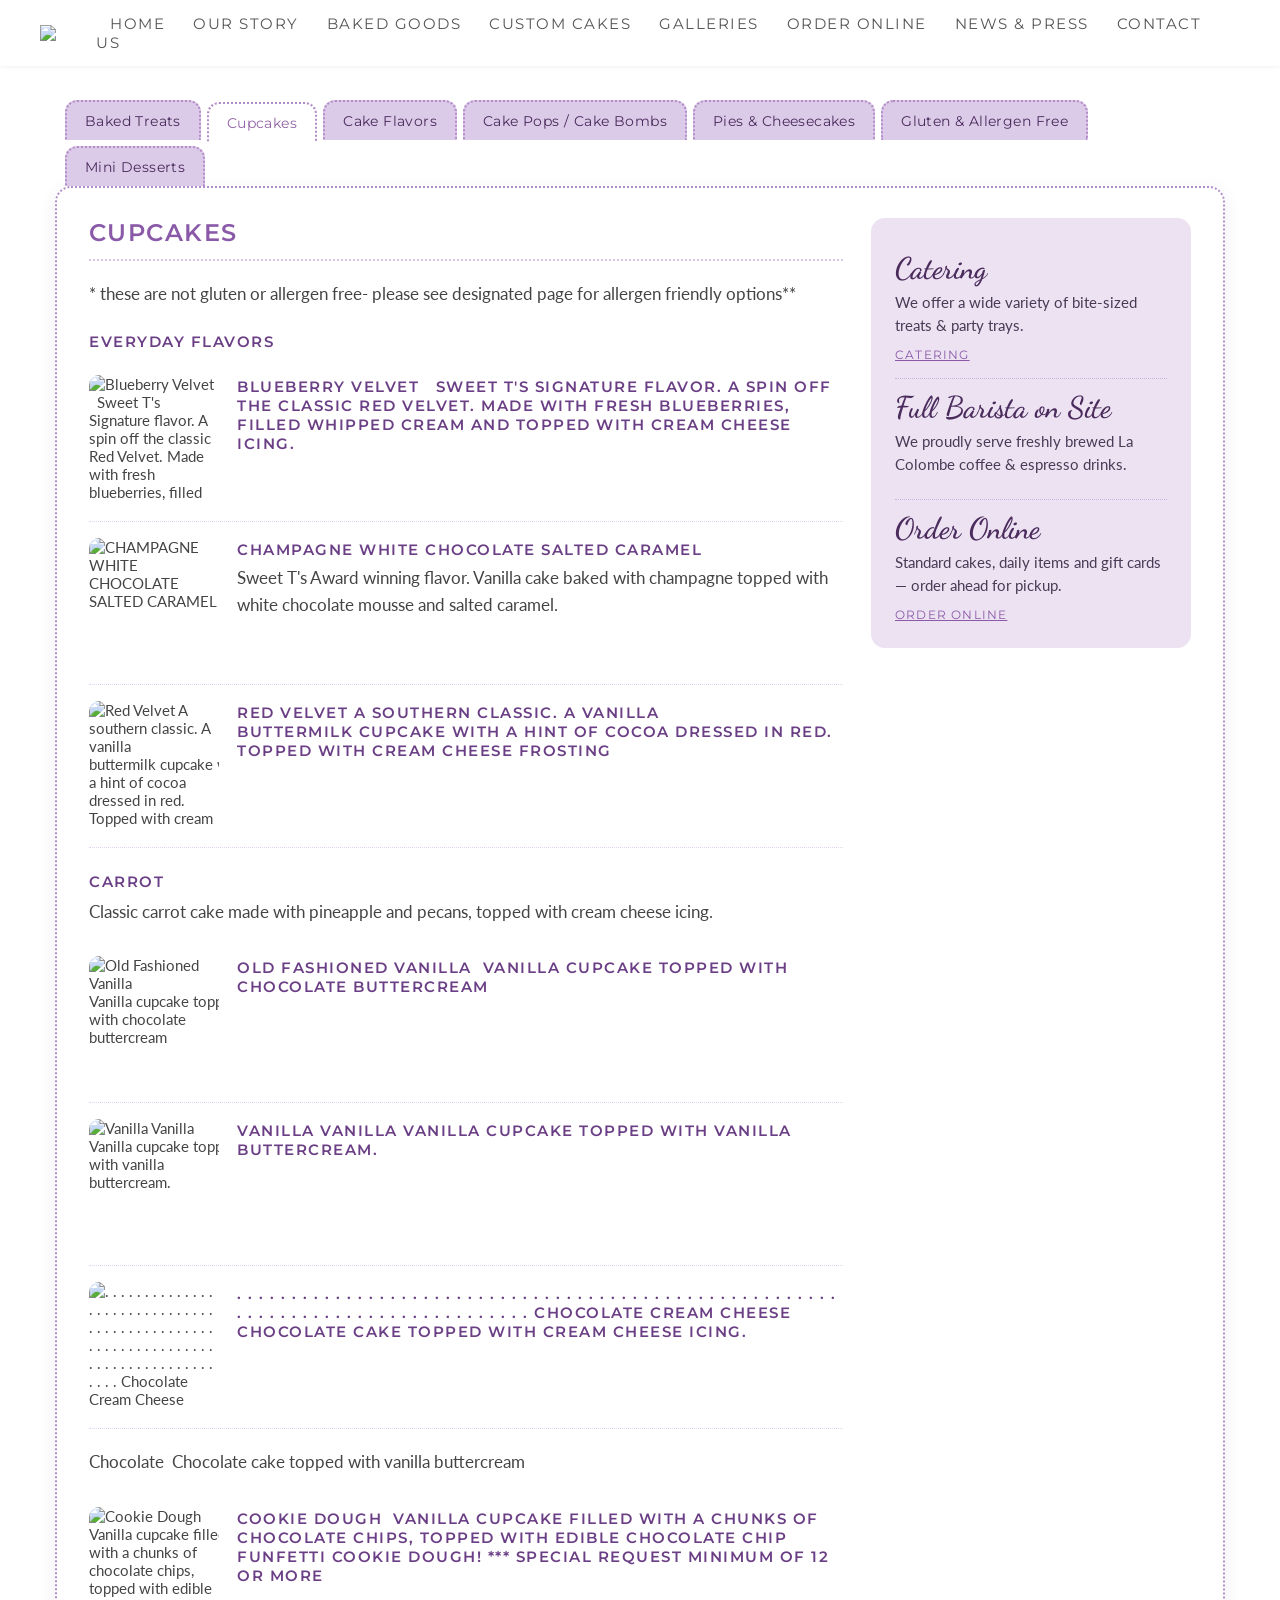
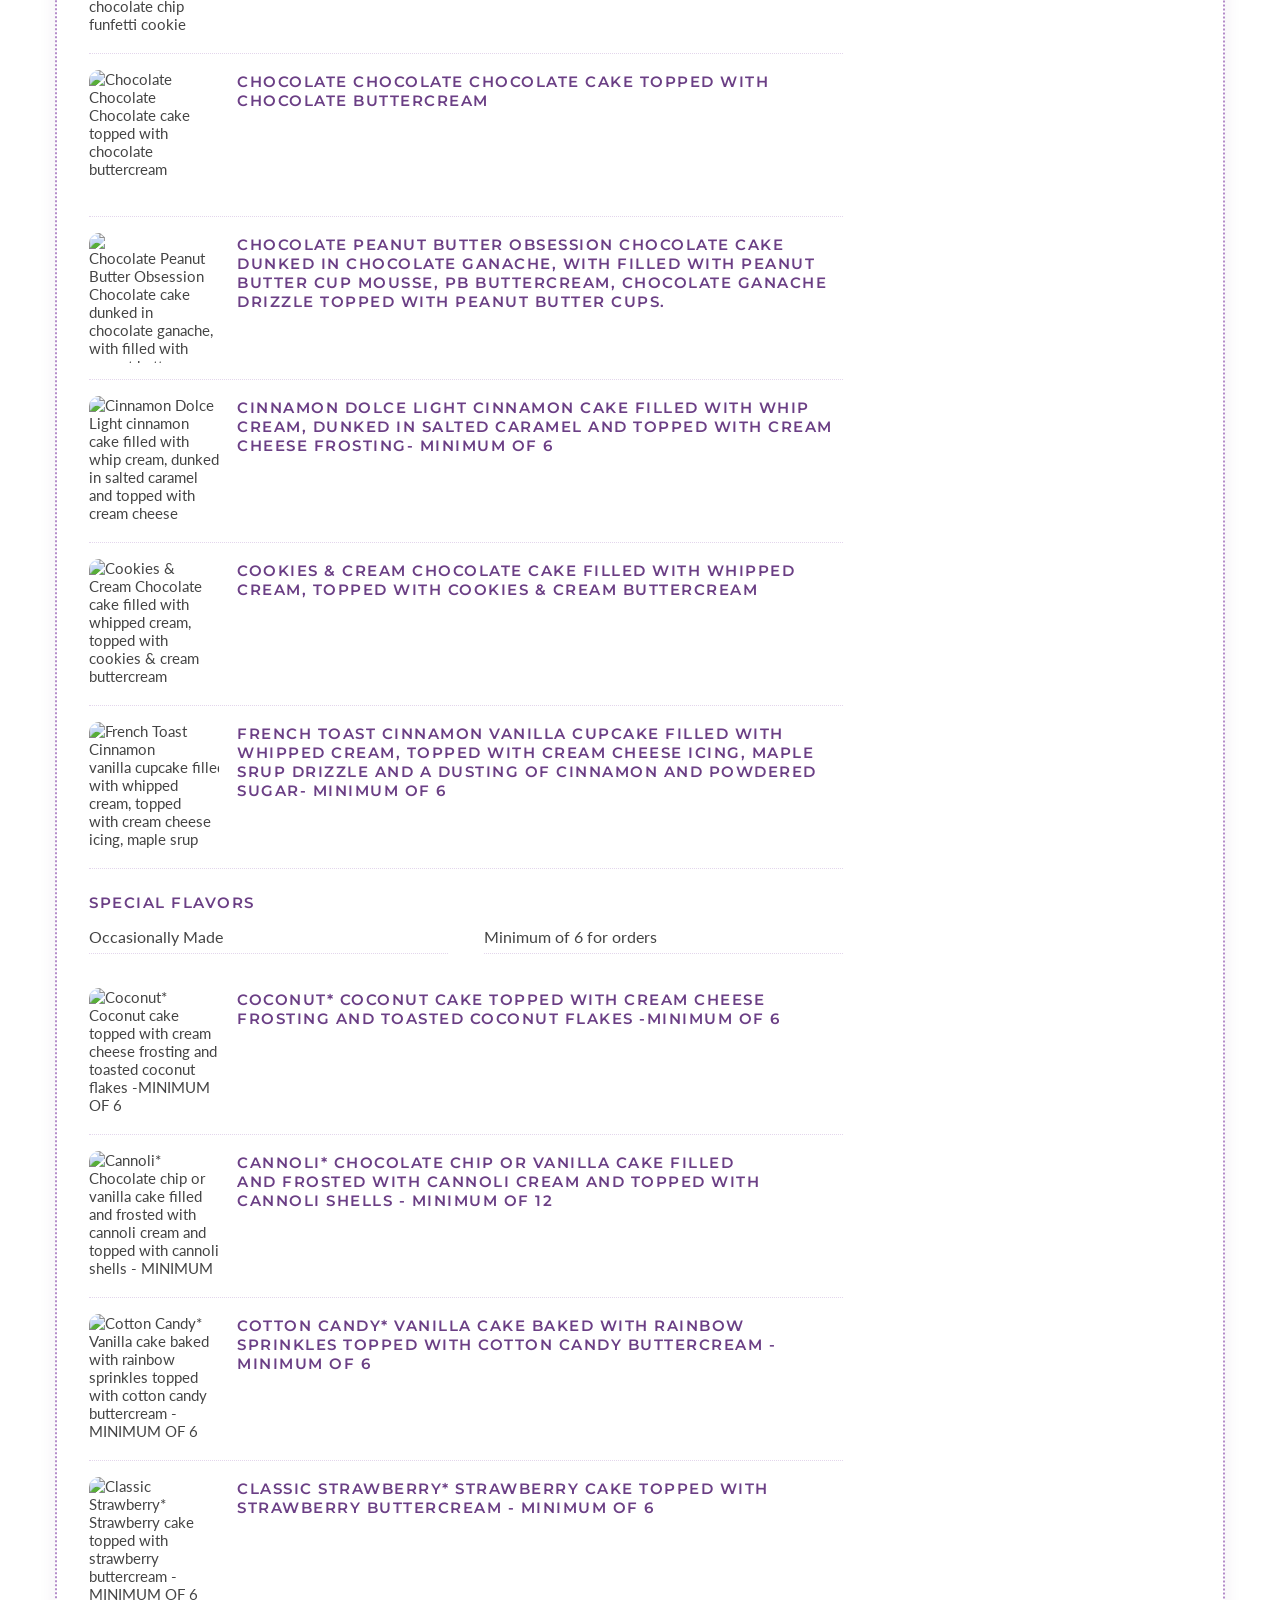
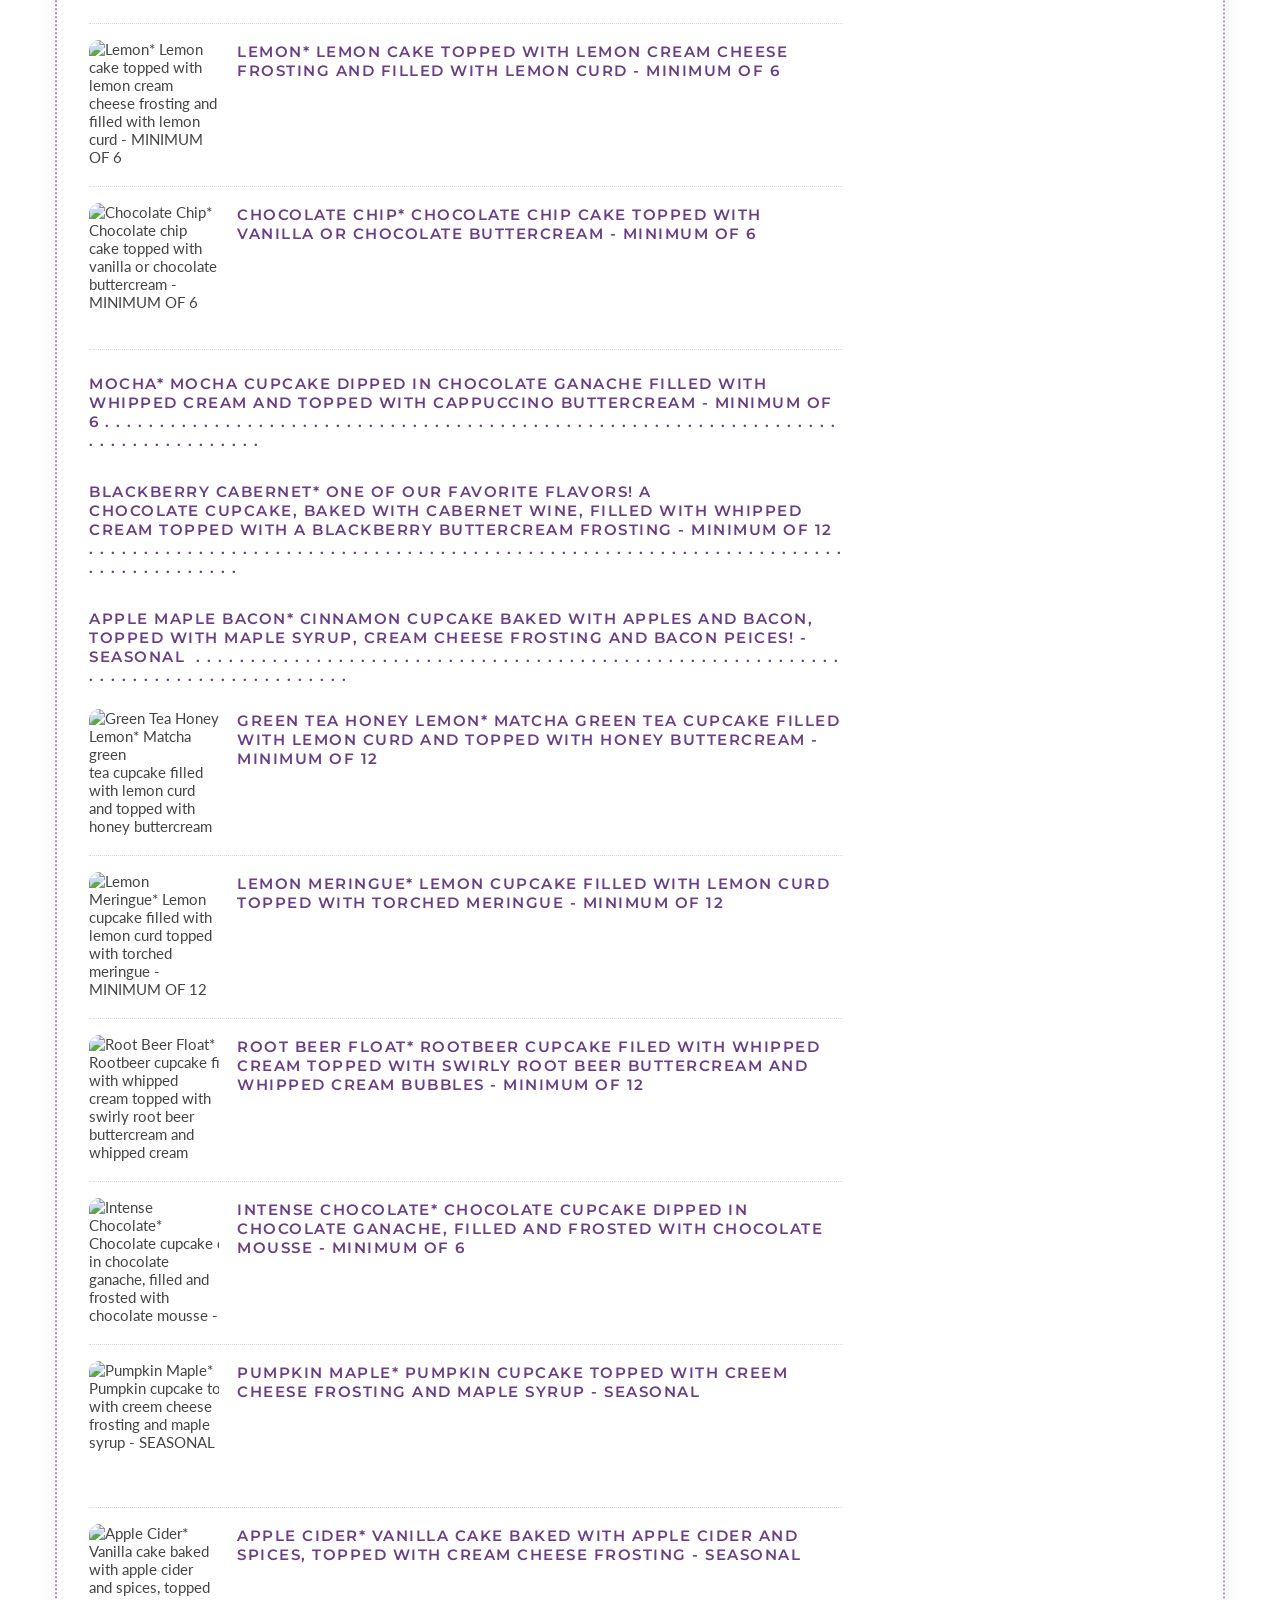
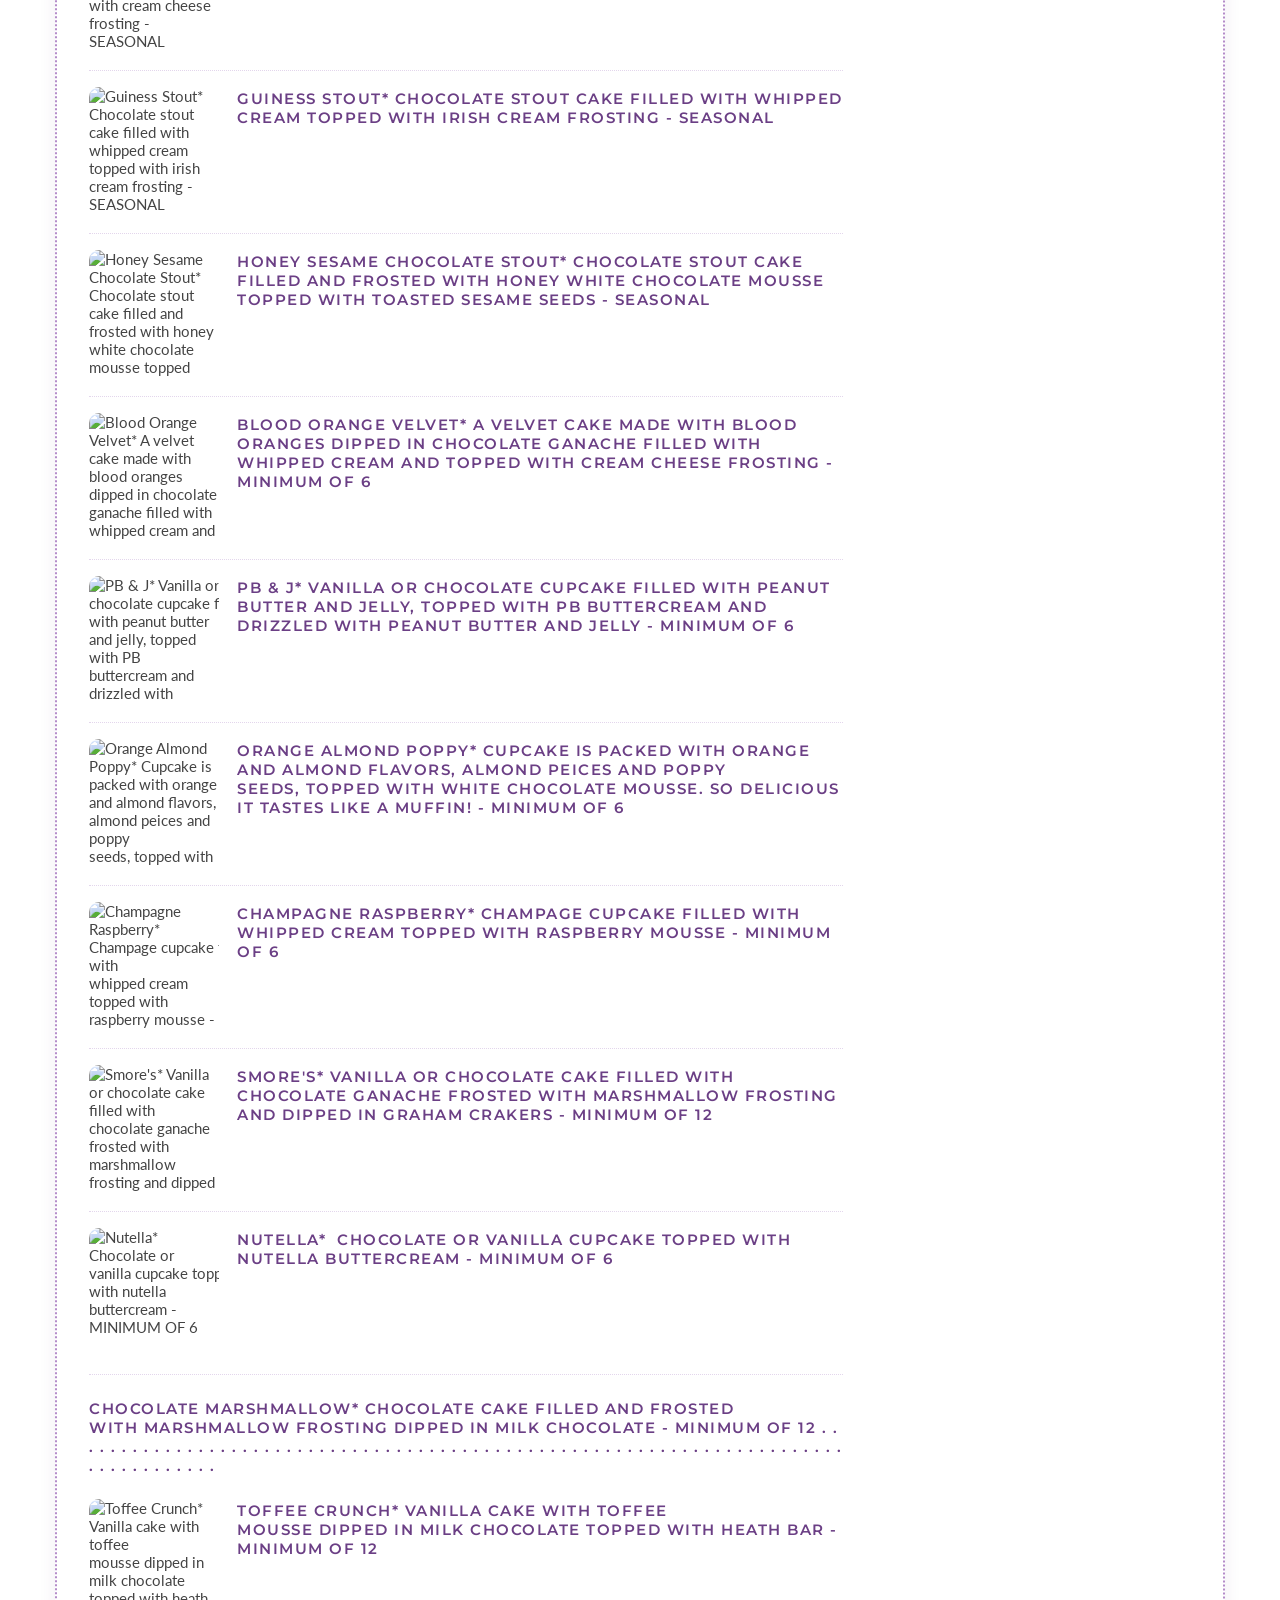
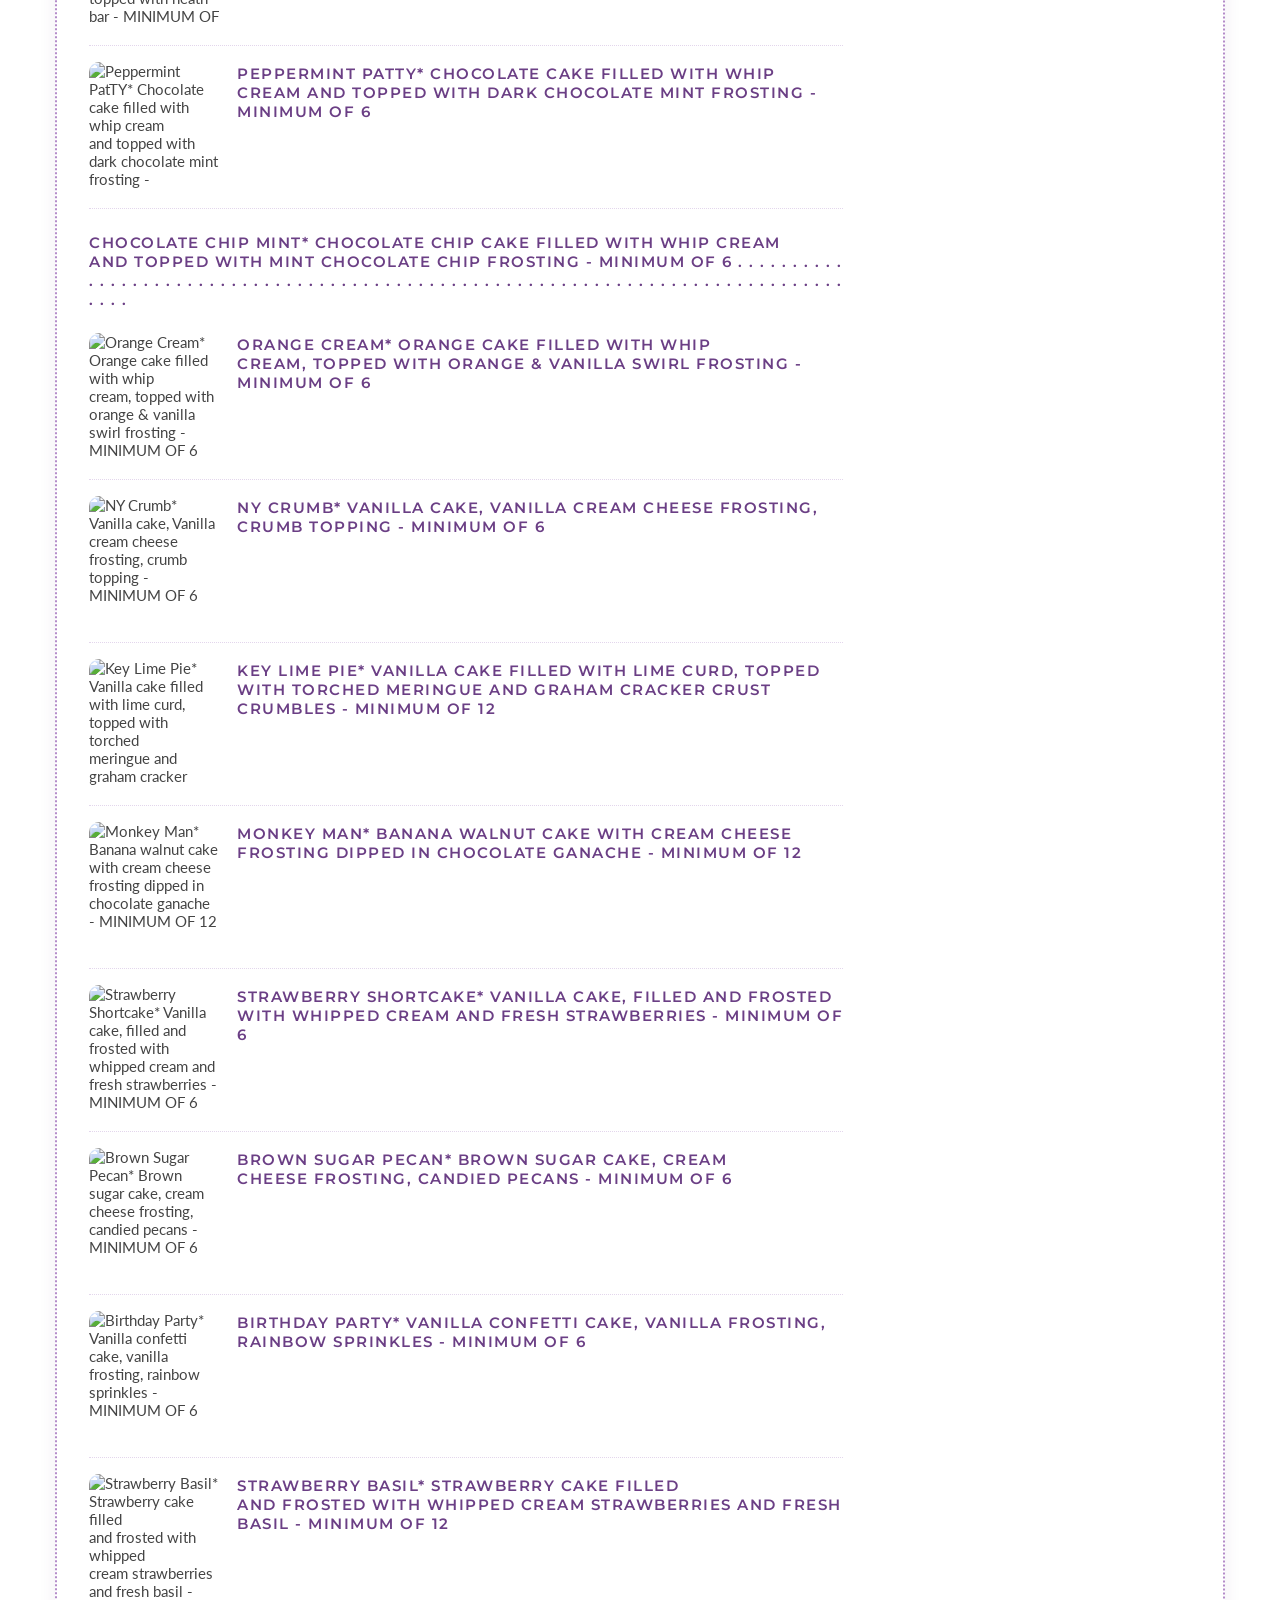
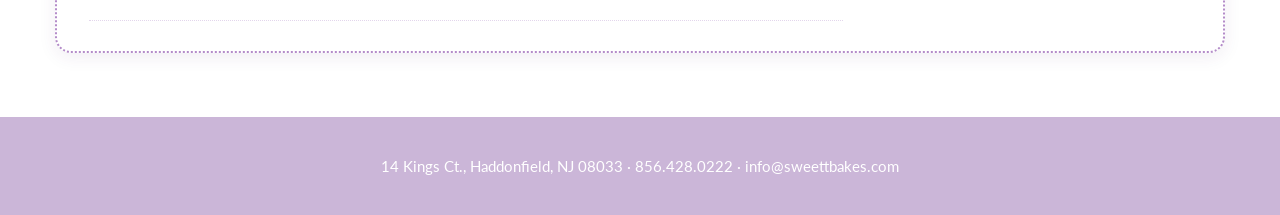
==== s/mock/cupcakes.html @ 6cf6d92f "temp: design mocks" ====
<!doctype html><html><head><meta charset="utf-8"><meta name="viewport" content="width=device-width,initial-scale=1"><meta name="robots" content="noindex"><link href="https://fonts.googleapis.com/css2?family=Montserrat:wght@600;700&family=Lato:wght@400;700&display=swap" rel="stylesheet"><style>body{margin:0;font-family:Lato,sans-serif;font-size:15px;color:#444}#header{background:#fff;padding:14px 0;box-shadow:0 1px 4px rgba(0,0,0,.06)}#header .container{max-width:1200px;margin:0 auto;display:flex;align-items:center;gap:40px;padding:0 15px}#header img{max-height:118px}#header a{font-family:Montserrat,sans-serif;font-size:15px;letter-spacing:.1em;text-transform:uppercase;color:#555;text-decoration:none;margin:0 14px}body.page #content{min-height:400px}#footer{background:#cbb6d8;padding:40px 0;margin-top:40px;color:#fff;text-align:center}
/* Sweet T's Bakeshop — homepage v2 (hero slideshow + cards + info strip). Customizer → Additional CSS. Brand purple #9362a6 / #6b3f85. */
.stb-hero{position:relative;min-height:460px;display:flex;align-items:center;justify-content:center;color:#fff;text-align:center;overflow:hidden;margin:0 0 36px}
.stb-slides{position:absolute;inset:0}
.stb-slides div{position:absolute;inset:0;background-size:cover;background-position:center;opacity:0;animation:stbfade 18s infinite}
.stb-slides div:nth-child(1){animation-name:stbfadefirst}
.stb-slides div:nth-child(2){animation-delay:6s}
.stb-slides div:nth-child(3){animation-delay:12s}
@keyframes stbfade{0%{opacity:0}6%{opacity:1}33%{opacity:1}40%{opacity:0}100%{opacity:0}}
@keyframes stbfadefirst{0%{opacity:1}33%{opacity:1}40%{opacity:0}94%{opacity:0}100%{opacity:1}}
.stb-hero::before{content:"";position:absolute;inset:0;background:linear-gradient(rgba(60,30,80,.35),rgba(60,30,80,.6));z-index:1}
.stb-hero-content{position:relative;z-index:2;max-width:780px;padding:48px 20px}
.stb-hero h1{font-family:Montserrat,sans-serif;font-size:40px;line-height:1.15;letter-spacing:.02em;margin:0 0 12px;color:#fff;text-transform:none}
.stb-hero p{font-size:18px;margin:0 0 22px;color:#fff}
.stb-hero a{display:inline-block;margin:6px;padding:13px 26px;border-radius:999px;font-family:Montserrat,sans-serif;font-weight:600;font-size:13px;letter-spacing:.08em;text-transform:uppercase;text-decoration:none}
.stb-hero a.primary{background:#9362a6;color:#fff}.stb-hero a.secondary{background:#fff;color:#6b3f85}
.stb-cards{display:grid;grid-template-columns:repeat(3,1fr);gap:24px;margin:0 15px 26px}
.stb-card{display:block;background:#fff;border-radius:14px;box-shadow:0 4px 18px rgba(80,40,100,.10);padding:0 0 22px;text-align:center;color:#444;text-decoration:none;overflow:hidden;transition:transform .15s}
a.stb-card:hover{transform:translateY(-3px)}
.stb-card img{display:block;width:200px;height:200px;object-fit:cover;border-radius:50%;margin:24px auto 0;box-shadow:0 2px 12px rgba(80,40,100,.14)}
.stb-card img.icon{width:auto;max-width:78%;height:auto;border-radius:0;object-fit:contain;box-shadow:none;margin:52px auto 30px}
.stb-card h3{font-family:Montserrat,sans-serif;font-size:17px;letter-spacing:.08em;text-transform:uppercase;color:#6b3f85;margin:16px 16px 6px}
.stb-card p{margin:0 18px 12px;font-size:15px;line-height:1.5;color:#555}
.stb-card .btn{display:inline-block;background:#9362a6;color:#fff;padding:9px 18px;border-radius:999px;font-family:Montserrat,sans-serif;font-weight:600;font-size:12px;letter-spacing:.08em;text-transform:uppercase}
.stb-info{background:#f6f1f9;border-radius:14px;padding:26px 30px;display:flex;gap:30px;justify-content:space-around;text-align:center;margin:0 15px 12px;flex-wrap:wrap}
.stb-info>div{min-width:220px}
.stb-info h4{font-family:Montserrat,sans-serif;font-size:13px;letter-spacing:.12em;text-transform:uppercase;color:#6b3f85;margin:0 0 8px}
.stb-info p{margin:0;font-size:16px;line-height:1.5;color:#444}.stb-info a{color:#6b3f85;text-decoration:none}
.stb-note{text-align:center;color:#666;font-size:14px;margin:0 15px 44px}.stb-note a{color:#6b3f85}
@media(max-width:900px){.stb-cards{grid-template-columns:1fr}.stb-hero{min-height:380px}.stb-hero h1{font-size:28px}}
/* v3: page background (old site's gingham) + kill theme section padding on the homepage */
.home #content{background:#f7f5f9 url(https://sweettsbakery.com/new/wp-content/uploads/stb/background.jpg) repeat center top !important}
.home .main-content > section.w-section, .home section.stb-row{padding-top:0 !important;padding-bottom:0 !important;margin-top:0 !important;margin-bottom:0 !important}
.home .main-content.header-space{padding-bottom:0}
.stb-hero{margin:0 0 40px}
.stb-cards{margin-bottom:30px}
.stb-info{background:rgba(255,255,255,.85)}
.stb-note{margin-bottom:56px}
/* v4: real gingham page background (theme paints white on .main-content), bigger header, bigger cards */
.home .main-content.full-width, .home .main-content{background:transparent !important}
.home #content{background:linear-gradient(rgba(255,255,255,.45),rgba(255,255,255,.45)),url(https://sweettsbakery.com/new/wp-content/uploads/2017/12/sweetTs-Bakery-back-final.jpg) center top / 520px repeat !important}
#header .header-wrapper{padding:14px 0 !important}
#header img.dark-logo, #header img.light-logo, #header .logo img{max-height:118px !important;height:auto !important;width:auto !important}
#header nav#top-nav ul.top-menu > li > a{font-size:15px !important;letter-spacing:.1em !important;padding:0 16px !important}
.stb-hero{min-height:520px}
.stb-hero h1{font-size:48px}
.stb-hero p{font-size:20px}
.stb-cards{gap:28px}
.stb-card img{width:240px;height:240px}
.stb-card h3{font-size:20px;margin-top:20px}
.stb-card p{font-size:16.5px;margin:0 22px 14px}
.stb-card .btn{font-size:13px;padding:11px 22px}
.stb-info p{font-size:17px}
@media(max-width:900px){.stb-hero h1{font-size:30px}.stb-card img{width:200px;height:200px}}
/* v5: contact page */
.page-id-60 .main-content{background:transparent !important}
.page-id-60 #content{background:linear-gradient(rgba(255,255,255,.45),rgba(255,255,255,.45)),url(https://sweettsbakery.com/new/wp-content/uploads/2017/12/sweetTs-Bakery-back-final.jpg) center top / 520px repeat !important}
.stb-contact{display:grid;grid-template-columns:1fr 1.2fr;gap:30px;margin:40px 15px 60px;align-items:stretch}
.stb-contact-info{background:rgba(255,255,255,.92);border-radius:14px;padding:34px 36px;box-shadow:0 4px 18px rgba(80,40,100,.10)}
.stb-contact-info h1{font-family:Montserrat,sans-serif;font-size:28px;color:#6b3f85;margin:0 0 8px;text-transform:none}
.stb-contact-info .lead{font-size:17px;color:#555;margin:0 0 22px}
.stb-contact-info h4{font-family:Montserrat,sans-serif;font-size:13px;letter-spacing:.12em;text-transform:uppercase;color:#6b3f85;margin:18px 0 4px}
.stb-contact-info p{margin:0;font-size:17px;line-height:1.55;color:#444}.stb-contact-info a{color:#6b3f85;text-decoration:none}
.stb-contact-info .btn{display:inline-block;background:#9362a6;color:#fff !important;padding:12px 24px;border-radius:999px;font-family:Montserrat,sans-serif;font-weight:600;font-size:13px;letter-spacing:.08em;text-transform:uppercase;margin:24px 8px 0 0}
.stb-contact-info .btn.secondary{background:#fff;color:#6b3f85 !important;border:2px solid #9362a6;padding:10px 22px}
.stb-contact-map{border-radius:14px;overflow:hidden;box-shadow:0 4px 18px rgba(80,40,100,.10);min-height:460px}
.stb-contact-map iframe{width:100%;height:100%;min-height:460px;border:0;display:block}
@media(max-width:900px){.stb-contact{grid-template-columns:1fr}}
/* v6: don't let the sticky header shrink the logo to a speck */
#header img.dark-logo, #header img.light-logo{min-height:72px !important;transition:max-height .2s}
/* v7: site-wide page system rebuilt from the 2014 design (gingham, dotted panels, pill tabs, sidebars) */
body.page #content, body.single #content{background:linear-gradient(rgba(255,255,255,.45),rgba(255,255,255,.45)),url(https://sweettsbakery.com/new/wp-content/uploads/2017/12/sweetTs-Bakery-back-final.jpg) center top / 520px repeat !important}
body.page .main-content, body.single .main-content{background:transparent !important}
.stb-wrap{max-width:1170px;margin:34px auto 64px;padding:0 15px}
.stb-tabs{display:flex;flex-wrap:wrap;gap:6px;margin:0 0 0 10px;position:relative;z-index:2}
.stb-tabs a{background:#dccbe8;color:#4a2b5c;padding:11px 18px;border-radius:12px 12px 0 0;font-family:Montserrat,sans-serif;font-size:13.5px;letter-spacing:.03em;text-decoration:none;border:2px dotted #b48cc9;border-bottom:0}
.stb-tabs a.active{background:#fff;color:#9362a6;position:relative;top:2px}
.stb-panel{background:#fff;border:2px dotted #b48cc9;border-radius:16px;padding:30px 32px;box-shadow:0 4px 18px rgba(80,40,100,.08)}
.stb-cols{display:grid;grid-template-columns:minmax(0,1fr) 320px;gap:28px;align-items:start}
.stb-main h1{font-family:Montserrat,sans-serif;font-size:24px;color:#8a5aa8;letter-spacing:.06em;text-transform:uppercase;border-bottom:2px dotted #d9c8e6;padding:0 0 12px;margin:0 0 20px;font-weight:600}
.stb-main img.lead{width:100%;height:auto;border-radius:10px;margin:0 0 20px;display:block}
.stb-main p{font-size:16.5px;line-height:1.65;color:#444;margin:0 0 14px}
.stb-main h3{font-family:Montserrat,sans-serif;font-size:15px;letter-spacing:.1em;text-transform:uppercase;color:#6b3f85;margin:24px 0 8px;font-weight:600}
.stb-main ul.flavors{columns:2;column-gap:36px;list-style:none;padding:0;margin:0 0 18px}
.stb-main ul.flavors li{padding:7px 0;border-bottom:1px dotted #e3d6ec;break-inside:avoid;font-size:16px;color:#444}
.stb-flavor{display:grid;grid-template-columns:130px minmax(0,1fr);gap:18px;align-items:start;padding:16px 0;border-bottom:1px dotted #e3d6ec}
.stb-flavor img{width:130px;height:130px;object-fit:cover;border-radius:10px}
.stb-flavor h3{margin:2px 0 6px}
.stb-grid{display:grid;grid-template-columns:repeat(3,1fr);gap:20px}
.stb-grid a{display:block;text-align:center;text-decoration:none}
.stb-grid img{width:100%;aspect-ratio:1/1;object-fit:cover;border-radius:10px;display:block}
.stb-grid span{display:block;margin-top:10px;font-family:Montserrat,sans-serif;font-size:13px;letter-spacing:.1em;text-transform:uppercase;color:#8a5aa8;border-top:2px dotted #d9c8e6;border-bottom:2px dotted #d9c8e6;padding:9px 0}
.stb-gallery{display:grid;grid-template-columns:repeat(5,1fr);gap:10px}
.stb-gallery a{display:block}.stb-gallery img{width:100%;aspect-ratio:1/1;object-fit:cover;border-radius:8px;display:block;background:#f3edf7}
.stb-side{background:#ece2f2;border-radius:14px;padding:22px 24px 10px}
.stb-side .item{padding:12px 0 16px;border-bottom:1px dotted #c9b3d8}.stb-side .item:last-child{border-bottom:0}
.stb-side h4{font-family:"Dancing Script","Snell Roundhand","Brush Script MT",cursive;font-size:30px;line-height:1.1;color:#4a2b5c;margin:0 0 6px;font-weight:600;text-transform:none;letter-spacing:0}
.stb-side p{font-size:15px;line-height:1.5;margin:0 0 8px;color:#4a3a55}
.stb-side a.link{font-family:Montserrat,sans-serif;font-size:12px;letter-spacing:.1em;text-transform:uppercase;color:#8a5aa8;text-decoration:underline}
.stb-more{display:inline-block;margin-top:10px;font-family:Montserrat,sans-serif;font-size:13px;letter-spacing:.08em;text-transform:uppercase;color:#8a5aa8;text-decoration:underline}
.stb-price table{width:100%;border-collapse:collapse;margin:8px 0 22px;font-size:16px}
.stb-price td,.stb-price th{padding:9px 10px;border-bottom:1px dotted #e3d6ec;text-align:left}.stb-price th{font-family:Montserrat,sans-serif;font-size:12px;letter-spacing:.1em;text-transform:uppercase;color:#6b3f85}
.stb-price td:last-child{text-align:right;font-weight:700;color:#6b3f85}
.stb-press .item{padding:18px 0;border-bottom:1px dotted #e3d6ec}.stb-press .item img{max-width:320px;height:auto;border-radius:10px;margin:8px 0}
.stb-press .src{font-family:Montserrat,sans-serif;font-size:12px;letter-spacing:.12em;text-transform:uppercase;color:#8a5aa8}
.stb-cta{display:inline-block;background:#9362a6;color:#fff !important;padding:12px 24px;border-radius:999px;font-family:Montserrat,sans-serif;font-weight:600;font-size:13px;letter-spacing:.08em;text-transform:uppercase;text-decoration:none !important;margin:6px 8px 6px 0}
.wpcf7 label{display:block;font-family:Montserrat,sans-serif;font-size:12px;letter-spacing:.08em;text-transform:uppercase;color:#6b3f85;margin:14px 0 4px}
.wpcf7 input[type=text],.wpcf7 input[type=email],.wpcf7 input[type=tel],.wpcf7 input[type=date],.wpcf7 input[type=number],.wpcf7 textarea,.wpcf7 select{width:100%;border:1px solid #d9c8e6;border-radius:10px;padding:10px 12px;font-size:15px}
.wpcf7 .wpcf7-submit{background:#9362a6;color:#fff;border:0;border-radius:999px;padding:13px 28px;font-family:Montserrat,sans-serif;font-weight:600;letter-spacing:.08em;text-transform:uppercase;margin-top:16px;cursor:pointer}
@media(max-width:900px){.stb-cols{grid-template-columns:1fr}.stb-grid{grid-template-columns:repeat(2,1fr)}.stb-gallery{grid-template-columns:repeat(2,1fr)}.stb-main ul.flavors{columns:1}.stb-panel{padding:22px 18px}.stb-tabs a{padding:9px 12px;font-size:12.5px}}
</style><link href="https://fonts.googleapis.com/css2?family=Dancing+Script:wght@600&display=swap" rel="stylesheet"></head><body class="page"><div id="header"><div class="container"><img src="https://sweettsbakeshop.mobi/wp-content/uploads/2016/05/logo2.png"><nav><a>Home</a><a>Our Story</a><a>Baked Goods</a><a>Custom Cakes</a><a>Galleries</a><a>Order Online</a><a>News &amp; Press</a><a>Contact Us</a></nav></div></div><div id="content"><div class="main-content"><div class="stb-wrap"><nav class="stb-tabs"><a href="https://sweettsbakery.com/new/baked-goods/baked-treats/">Baked Treats</a><a href="https://sweettsbakery.com/new/baked-goods/cupcakes/" class="active">Cupcakes</a><a href="https://sweettsbakery.com/new/baked-goods/cake-flavors/">Cake Flavors</a><a href="https://sweettsbakery.com/new/baked-goods/cake-pops-cake-bombs/">Cake Pops / Cake Bombs</a><a href="https://sweettsbakery.com/new/baked-goods/pies-and-cheesecakes/">Pies &amp; Cheesecakes</a><a href="https://sweettsbakery.com/new/baked-goods/gluten-and-allergen-free/">Gluten &amp; Allergen Free</a><a href="https://sweettsbakery.com/new/baked-goods/mini-desserts/">Mini Desserts</a></nav><div class="stb-panel"><div class="stb-cols"><div class="stb-main"><h1>Cupcakes</h1><p>* these are not gluten or allergen free- please see designated page for allergen friendly options**</p><h3>EVERYDAY FLAVORS</h3><div class="stb-flavor"><img src="https://www.sweettsbakery.com/assets/uploads/images/Blueberry%20Velvet%281%29.jpg" alt="Blueberry Velvet   Sweet T&#x27;s Signature flavor. A spin off the classic Red Velvet. Made with fresh blueberries, filled whipped cream and topped with cream cheese icing." loading="lazy"><div><h3>Blueberry Velvet   Sweet T&#x27;s Signature flavor. A spin off the classic Red Velvet. Made with fresh blueberries, filled whipped cream and topped with cream cheese icing.</h3><p></p></div></div><div class="stb-flavor"><img src="https://www.sweettsbakery.com/assets/uploads/images/Champagne%20White%20Choc.%281%29.jpg" alt="CHAMPAGNE WHITE CHOCOLATE SALTED CARAMEL" loading="lazy"><div><h3>CHAMPAGNE WHITE CHOCOLATE SALTED CARAMEL</h3><p>Sweet T&#x27;s Award winning flavor. Vanilla cake baked with champagne topped with white chocolate mousse and salted caramel.</p></div></div><div class="stb-flavor"><img src="https://www.sweettsbakery.com/assets/uploads/images/Red%20Velvet.jpg" alt="Red Velvet A southern classic. A vanilla buttermilk cupcake with a hint of cocoa dressed in red. Topped with cream cheese frosting" loading="lazy"><div><h3>Red Velvet A southern classic. A vanilla buttermilk cupcake with a hint of cocoa dressed in red. Topped with cream cheese frosting</h3><p></p></div></div><img class="lead" src="https://www.sweettsbakery.com/assets/uploads/images/Carrot%20Cake.jpg" alt="" loading="lazy"><h3>Carrot</h3><p>Classic carrot cake made with pineapple and pecans, topped with cream cheese icing.</p><div class="stb-flavor"><img src="https://www.sweettsbakery.com/assets/uploads/images/Old%20Fashioned%20Vanilla%281%29.jpg" alt="Old Fashioned Vanilla  Vanilla cupcake topped with chocolate buttercream" loading="lazy"><div><h3>Old Fashioned Vanilla  Vanilla cupcake topped with chocolate buttercream</h3><p></p></div></div><div class="stb-flavor"><img src="https://www.sweettsbakery.com/assets/uploads/images/Vanilla.jpg" alt="Vanilla Vanilla Vanilla cupcake topped with vanilla buttercream." loading="lazy"><div><h3>Vanilla Vanilla Vanilla cupcake topped with vanilla buttercream.</h3><p></p></div></div><div class="stb-flavor"><img src="https://www.sweettsbakery.com/assets/uploads/images/Chocolate%20Cream%20Cheese%281%29.jpg" alt=". . . . . . . . . . . . . . . . . . . . . . . . . . . . . . . . . . . . . . . . . . . . . . . . . . . . . . . . . . . . . . . . . . . . . . . . . . . . . . . . . . Chocolate Cream Cheese Chocolate cake topped with cream cheese icing." loading="lazy"><div><h3>. . . . . . . . . . . . . . . . . . . . . . . . . . . . . . . . . . . . . . . . . . . . . . . . . . . . . . . . . . . . . . . . . . . . . . . . . . . . . . . . . . Chocolate Cream Cheese Chocolate cake topped with cream cheese icing.</h3><p></p></div></div><img class="lead" src="https://www.sweettsbakery.com/assets/uploads/images/Chocolate%20%281%29.jpg" alt="" loading="lazy"><p>Chocolate  Chocolate cake topped with vanilla buttercream</p><div class="stb-flavor"><img src="https://www.sweettsbakery.com/assets/uploads/images/cookie%20dough%20cupcake.jpg" alt="Cookie Dough  Vanilla cupcake filled with a chunks of chocolate chips, topped with edible chocolate chip funfetti cookie dough! *** special request minimum of 12 or more" loading="lazy"><div><h3>Cookie Dough  Vanilla cupcake filled with a chunks of chocolate chips, topped with edible chocolate chip funfetti cookie dough! *** special request minimum of 12 or more</h3><p></p></div></div><div class="stb-flavor"><img src="https://www.sweettsbakery.com/assets/uploads/images/Choc.%20choc..jpg" alt="Chocolate Chocolate Chocolate cake topped with chocolate buttercream" loading="lazy"><div><h3>Chocolate Chocolate Chocolate cake topped with chocolate buttercream</h3><p></p></div></div><div class="stb-flavor"><img src="https://www.sweettsbakery.com/assets/uploads/images/Choc.%20PB%20Obsession.jpg" alt="Chocolate Peanut Butter Obsession Chocolate cake dunked in chocolate ganache, with filled with peanut butter cup mousse, PB buttercream, chocolate ganache drizzle topped with peanut butter cups." loading="lazy"><div><h3>Chocolate Peanut Butter Obsession Chocolate cake dunked in chocolate ganache, with filled with peanut butter cup mousse, PB buttercream, chocolate ganache drizzle topped with peanut butter cups.</h3><p></p></div></div><div class="stb-flavor"><img src="https://www.sweettsbakery.com/assets/uploads/images/Cinnamon%20Dolce.jpg" alt="Cinnamon Dolce Light cinnamon cake filled with whip cream, dunked in salted caramel and topped with cream cheese frosting- MINIMUM OF 6" loading="lazy"><div><h3>Cinnamon Dolce Light cinnamon cake filled with whip cream, dunked in salted caramel and topped with cream cheese frosting- MINIMUM OF 6</h3><p></p></div></div><div class="stb-flavor"><img src="https://www.sweettsbakery.com/assets/uploads/images/Cookies%20N%20Cream.jpg" alt="Cookies &amp; Cream Chocolate cake filled with whipped cream, topped with cookies &amp; cream buttercream" loading="lazy"><div><h3>Cookies &amp; Cream Chocolate cake filled with whipped cream, topped with cookies &amp; cream buttercream</h3><p></p></div></div><div class="stb-flavor"><img src="https://www.sweettsbakery.com/assets/uploads/images/French%20Toast.jpg" alt="French Toast Cinnamon vanilla cupcake filled with whipped cream, topped with cream cheese icing, maple srup drizzle and a dusting of cinnamon and powdered sugar- MINIMUM OF 6" loading="lazy"><div><h3>French Toast Cinnamon vanilla cupcake filled with whipped cream, topped with cream cheese icing, maple srup drizzle and a dusting of cinnamon and powdered sugar- MINIMUM OF 6</h3><p></p></div></div><h3>Special FLAVORS</h3><ul class="flavors"><li>Occasionally Made</li><li>Minimum of 6 for orders</li></ul><div class="stb-flavor"><img src="https://www.sweettsbakery.com/assets/uploads/images/Coconut.jpg" alt="Coconut* Coconut cake topped with cream cheese frosting and toasted coconut flakes -MINIMUM OF 6" loading="lazy"><div><h3>Coconut* Coconut cake topped with cream cheese frosting and toasted coconut flakes -MINIMUM OF 6</h3><p></p></div></div><div class="stb-flavor"><img src="https://www.sweettsbakery.com/assets/uploads/images/Cannoli.jpg" alt="Cannoli* Chocolate chip or vanilla cake filled and frosted with cannoli cream and topped with cannoli shells - MINIMUM OF 12" loading="lazy"><div><h3>Cannoli* Chocolate chip or vanilla cake filled and frosted with cannoli cream and topped with cannoli shells - MINIMUM OF 12</h3><p></p></div></div><div class="stb-flavor"><img src="https://www.sweettsbakery.com/assets/uploads/images/Cotton%20Candy.jpg" alt="Cotton Candy* Vanilla cake baked with rainbow sprinkles topped with cotton candy buttercream - MINIMUM OF 6" loading="lazy"><div><h3>Cotton Candy* Vanilla cake baked with rainbow sprinkles topped with cotton candy buttercream - MINIMUM OF 6</h3><p></p></div></div><div class="stb-flavor"><img src="https://www.sweettsbakery.com/assets/uploads/images/Classic%20Strawberry.jpg" alt="Classic Strawberry* Strawberry cake topped with strawberry buttercream - MINIMUM OF 6" loading="lazy"><div><h3>Classic Strawberry* Strawberry cake topped with strawberry buttercream - MINIMUM OF 6</h3><p></p></div></div><div class="stb-flavor"><img src="https://www.sweettsbakery.com/assets/uploads/images/Lemon.jpg" alt="Lemon* Lemon cake topped with lemon cream cheese frosting and filled with lemon curd - MINIMUM OF 6" loading="lazy"><div><h3>Lemon* Lemon cake topped with lemon cream cheese frosting and filled with lemon curd - MINIMUM OF 6</h3><p></p></div></div><div class="stb-flavor"><img src="https://www.sweettsbakery.com/assets/uploads/images/Choc%20Chip.jpg" alt="Chocolate Chip* Chocolate chip cake topped with vanilla or chocolate buttercream - MINIMUM OF 6" loading="lazy"><div><h3>Chocolate Chip* Chocolate chip cake topped with vanilla or chocolate buttercream - MINIMUM OF 6</h3><p></p></div></div><img class="lead" src="https://www.sweettsbakery.com/assets/uploads/images/Mocha%20Cappucino.jpg" alt="" loading="lazy"><h3>Mocha* Mocha cupcake dipped in chocolate ganache filled with whipped cream and topped with cappuccino buttercream - MINIMUM OF 6 . . . . . . . . . . . . . . . . . . . . . . . . . . . . . . . . . . . . . . . . . . . . . . . . . . . . . . . . . . . . . . . . . . . . . . . . . . . . . . . . . . .</h3><img class="lead" src="https://www.sweettsbakery.com/assets/uploads/images/blackberry%284%29.jpg" alt="" loading="lazy"><h3>Blackberry Cabernet* One of our favorite flavors! A chocolate cupcake, baked with cabernet wine, filled with whipped cream topped with a blackberry buttercream frosting - MINIMUM OF 12 . . . . . . . . . . . . . . . . . . . . . . . . . . . . . . . . . . . . . . . . . . . . . . . . . . . . . . . . . . . . . . . . . . . . . . . . . . . . . . . . . . .</h3><img class="lead" src="https://www.sweettsbakery.com/assets/uploads/images/apple-maple-bacon%281%29.jpg" alt="" loading="lazy"><h3>Apple Maple Bacon* Cinnamon cupcake baked with apples and bacon, topped with maple syrup, cream cheese frosting and bacon peices! - SEASONAL  . . . . . . . . . . . . . . . . . . . . . . . . . . . . . . . . . . . . . . . . . . . . . . . . . . . . . . . . . . . . . . . . . . . . . . . . . . . . . . . . . . .</h3><div class="stb-flavor"><img src="https://www.sweettsbakery.com/assets/uploads/images/Green%20Tea%20Honey%20Lemon.jpg" alt="Green Tea Honey Lemon* Matcha green tea cupcake filled with lemon curd and topped with honey buttercream - MINIMUM OF 12" loading="lazy"><div><h3>Green Tea Honey Lemon* Matcha green tea cupcake filled with lemon curd and topped with honey buttercream - MINIMUM OF 12</h3><p></p></div></div><div class="stb-flavor"><img src="https://www.sweettsbakery.com/assets/uploads/images/Lemon.jpg" alt="Lemon Meringue* Lemon cupcake filled with lemon curd topped with torched meringue - MINIMUM OF 12" loading="lazy"><div><h3>Lemon Meringue* Lemon cupcake filled with lemon curd topped with torched meringue - MINIMUM OF 12</h3><p></p></div></div><div class="stb-flavor"><img src="https://www.sweettsbakery.com/assets/uploads/images/Rootbeer%20Float.jpg" alt="Root Beer Float* Rootbeer cupcake filed with whipped cream topped with swirly root beer buttercream and whipped cream bubbles - MINIMUM OF 12" loading="lazy"><div><h3>Root Beer Float* Rootbeer cupcake filed with whipped cream topped with swirly root beer buttercream and whipped cream bubbles - MINIMUM OF 12</h3><p></p></div></div><div class="stb-flavor"><img src="https://www.sweettsbakery.com/assets/uploads/images/Intense%20Chocolate.jpg" alt="Intense Chocolate* Chocolate cupcake dipped in chocolate ganache, filled and frosted with chocolate mousse - MINIMUM OF 6" loading="lazy"><div><h3>Intense Chocolate* Chocolate cupcake dipped in chocolate ganache, filled and frosted with chocolate mousse - MINIMUM OF 6</h3><p></p></div></div><div class="stb-flavor"><img src="https://www.sweettsbakery.com/assets/uploads/images/Pumpkin%20Maple.jpg" alt="Pumpkin Maple* Pumpkin cupcake topped with creem cheese frosting and maple syrup - SEASONAL" loading="lazy"><div><h3>Pumpkin Maple* Pumpkin cupcake topped with creem cheese frosting and maple syrup - SEASONAL</h3><p></p></div></div><div class="stb-flavor"><img src="https://www.sweettsbakery.com/assets/uploads/images/applecidar.jpg" alt="Apple Cider* Vanilla cake baked with apple cider and spices, topped with cream cheese frosting - SEASONAL" loading="lazy"><div><h3>Apple Cider* Vanilla cake baked with apple cider and spices, topped with cream cheese frosting - SEASONAL</h3><p></p></div></div><div class="stb-flavor"><img src="https://www.sweettsbakery.com/assets/uploads/images/Guiness%20Stoudt.jpg" alt="Guiness Stout* Chocolate stout cake filled with whipped cream topped with irish cream frosting - SEASONAL" loading="lazy"><div><h3>Guiness Stout* Chocolate stout cake filled with whipped cream topped with irish cream frosting - SEASONAL</h3><p></p></div></div><div class="stb-flavor"><img src="https://www.sweettsbakery.com/assets/uploads/images/honeysesame.jpg" alt="Honey Sesame Chocolate Stout* Chocolate stout cake filled and frosted with honey white chocolate mousse topped with toasted sesame seeds - SEASONAL" loading="lazy"><div><h3>Honey Sesame Chocolate Stout* Chocolate stout cake filled and frosted with honey white chocolate mousse topped with toasted sesame seeds - SEASONAL</h3><p></p></div></div><div class="stb-flavor"><img src="https://www.sweettsbakery.com/assets/uploads/images/Blood%20Orange%20Velvet.jpg" alt="Blood Orange Velvet* A velvet cake made with blood oranges dipped in chocolate ganache filled with whipped cream and topped with cream cheese frosting - MINIMUM OF 6" loading="lazy"><div><h3>Blood Orange Velvet* A velvet cake made with blood oranges dipped in chocolate ganache filled with whipped cream and topped with cream cheese frosting - MINIMUM OF 6</h3><p></p></div></div><div class="stb-flavor"><img src="https://www.sweettsbakery.com/assets/uploads/images/PB%20%26%20J.jpg" alt="PB &amp; J* Vanilla or chocolate cupcake filled with peanut butter and jelly, topped with PB buttercream and drizzled with Peanut butter and jelly - MINIMUM OF 6" loading="lazy"><div><h3>PB &amp; J* Vanilla or chocolate cupcake filled with peanut butter and jelly, topped with PB buttercream and drizzled with Peanut butter and jelly - MINIMUM OF 6</h3><p></p></div></div><div class="stb-flavor"><img src="https://www.sweettsbakery.com/assets/uploads/images/Orange%20Almond%20Poppy.jpg" alt="Orange Almond Poppy* Cupcake is packed with orange and almond flavors, almond peices and poppy seeds, topped with white chocolate mousse. So delicious it tastes like a muffin! - MINIMUM OF 6" loading="lazy"><div><h3>Orange Almond Poppy* Cupcake is packed with orange and almond flavors, almond peices and poppy seeds, topped with white chocolate mousse. So delicious it tastes like a muffin! - MINIMUM OF 6</h3><p></p></div></div><div class="stb-flavor"><img src="https://www.sweettsbakery.com/assets/uploads/images/Champagne%20Rasp.jpg" alt="Champagne Raspberry* Champage cupcake filled with whipped cream topped with raspberry mousse - MINIMUM OF 6" loading="lazy"><div><h3>Champagne Raspberry* Champage cupcake filled with whipped cream topped with raspberry mousse - MINIMUM OF 6</h3><p></p></div></div><div class="stb-flavor"><img src="https://www.sweettsbakery.com/assets/uploads/images/Smore%5C%27s.jpg" alt="Smore&#x27;s* Vanilla or chocolate cake filled with chocolate ganache frosted with marshmallow frosting and dipped in graham crakers - MINIMUM OF 12" loading="lazy"><div><h3>Smore&#x27;s* Vanilla or chocolate cake filled with chocolate ganache frosted with marshmallow frosting and dipped in graham crakers - MINIMUM OF 12</h3><p></p></div></div><div class="stb-flavor"><img src="https://www.sweettsbakery.com/assets/uploads/images/Nutella.jpg" alt="Nutella*  Chocolate or vanilla cupcake topped with nutella buttercream - MINIMUM OF 6" loading="lazy"><div><h3>Nutella*  Chocolate or vanilla cupcake topped with nutella buttercream - MINIMUM OF 6</h3><p></p></div></div><img class="lead" src="https://www.sweettsbakery.com/assets/uploads/images/Chocolate%20Marshmallow.jpg" alt="" loading="lazy"><h3>Chocolate Marshmallow* Chocolate cake filled and frosted with marshmallow frosting dipped in milk chocolate - MINIMUM OF 12 . . . . . . . . . . . . . . . . . . . . . . . . . . . . . . . . . . . . . . . . . . . . . . . . . . . . . . . . . . . . . . . . . . . . . . . . . . . . . . . . . . .</h3><div class="stb-flavor"><img src="https://www.sweettsbakery.com/assets/uploads/images/Toffee%20Crunch.jpg" alt="Toffee Crunch* Vanilla cake with toffee mousse dipped in milk chocolate topped with heath bar - MINIMUM OF 12" loading="lazy"><div><h3>Toffee Crunch* Vanilla cake with toffee mousse dipped in milk chocolate topped with heath bar - MINIMUM OF 12</h3><p></p></div></div><div class="stb-flavor"><img src="https://www.sweettsbakery.com/assets/uploads/images/Chocolate%20Mint.jpg" alt="Peppermint PatTY* Chocolate cake filled with whip cream and topped with dark chocolate mint frosting - MINIMUM OF 6" loading="lazy"><div><h3>Peppermint PatTY* Chocolate cake filled with whip cream and topped with dark chocolate mint frosting - MINIMUM OF 6</h3><p></p></div></div><img class="lead" src="https://www.sweettsbakery.com/assets/uploads/images/choc-chip-mint.jpg" alt="" loading="lazy"><h3>Chocolate Chip Mint* Chocolate chip cake filled with whip cream and topped with mint chocolate chip frosting - MINIMUM OF 6 . . . . . . . . . . . . . . . . . . . . . . . . . . . . . . . . . . . . . . . . . . . . . . . . . . . . . . . . . . . . . . . . . . . . . . . . . . . . . . . . . . .</h3><div class="stb-flavor"><img src="https://www.sweettsbakery.com/assets/uploads/images/orange-cream.jpg" alt="Orange Cream* Orange cake filled with whip cream, topped with orange &amp; vanilla swirl frosting - MINIMUM OF 6" loading="lazy"><div><h3>Orange Cream* Orange cake filled with whip cream, topped with orange &amp; vanilla swirl frosting - MINIMUM OF 6</h3><p></p></div></div><div class="stb-flavor"><img src="https://www.sweettsbakery.com/assets/uploads/images/NY%20Crumb.jpg" alt="NY Crumb* Vanilla cake, Vanilla cream cheese frosting, crumb topping - MINIMUM OF 6" loading="lazy"><div><h3>NY Crumb* Vanilla cake, Vanilla cream cheese frosting, crumb topping - MINIMUM OF 6</h3><p></p></div></div><div class="stb-flavor"><img src="https://www.sweettsbakery.com/assets/uploads/images/Key%20Lime%20Pie.jpg" alt="Key Lime Pie* Vanilla cake filled with lime curd, topped with torched meringue and graham cracker crust crumbles - MINIMUM OF 12" loading="lazy"><div><h3>Key Lime Pie* Vanilla cake filled with lime curd, topped with torched meringue and graham cracker crust crumbles - MINIMUM OF 12</h3><p></p></div></div><div class="stb-flavor"><img src="https://www.sweettsbakery.com/assets/uploads/images/Monkey%20Man.jpg" alt="Monkey Man* Banana walnut cake with cream cheese frosting dipped in chocolate ganache - MINIMUM OF 12" loading="lazy"><div><h3>Monkey Man* Banana walnut cake with cream cheese frosting dipped in chocolate ganache - MINIMUM OF 12</h3><p></p></div></div><div class="stb-flavor"><img src="https://www.sweettsbakery.com/assets/uploads/images/Strawberry%20Shortcake.jpg" alt="Strawberry Shortcake* Vanilla cake, filled and frosted with whipped cream and fresh strawberries - MINIMUM OF 6" loading="lazy"><div><h3>Strawberry Shortcake* Vanilla cake, filled and frosted with whipped cream and fresh strawberries - MINIMUM OF 6</h3><p></p></div></div><div class="stb-flavor"><img src="https://www.sweettsbakery.com/assets/uploads/images/Brown%20Sugar%20Pecan.jpg" alt="Brown Sugar Pecan* Brown sugar cake, cream cheese frosting, candied pecans - MINIMUM OF 6" loading="lazy"><div><h3>Brown Sugar Pecan* Brown sugar cake, cream cheese frosting, candied pecans - MINIMUM OF 6</h3><p></p></div></div><div class="stb-flavor"><img src="https://www.sweettsbakery.com/assets/uploads/images/birthday.jpg" alt="Birthday Party* Vanilla confetti cake, vanilla frosting, rainbow sprinkles - MINIMUM OF 6" loading="lazy"><div><h3>Birthday Party* Vanilla confetti cake, vanilla frosting, rainbow sprinkles - MINIMUM OF 6</h3><p></p></div></div><div class="stb-flavor"><img src="https://www.sweettsbakery.com/assets/uploads/images/straw%281%29.jpg" alt="Strawberry Basil* Strawberry cake filled and frosted with whipped cream strawberries and fresh basil - MINIMUM OF 12" loading="lazy"><div><h3>Strawberry Basil* Strawberry cake filled and frosted with whipped cream strawberries and fresh basil - MINIMUM OF 12</h3><p></p></div></div></div><aside class="stb-side"><div class="item"><h4>Catering</h4><p>We offer a wide variety of bite-sized treats &amp; party trays.</p><a class="link" href="https://sweettsbakery.com/new/order/">CATERING</a></div><div class="item"><h4>Full Barista on Site</h4><p>We proudly serve freshly brewed La Colombe coffee &amp; espresso drinks.</p></div><div class="item"><h4>Order Online</h4><p>Standard cakes, daily items and gift cards — order ahead for pickup.</p><a class="link" href="https://sweettsbakery.com/new/store/">ORDER ONLINE</a></div></aside></div></div></div></div></div><div id="footer">14 Kings Ct., Haddonfield, NJ 08033 · 856.428.0222 · info@sweettbakes.com</div></body></html>
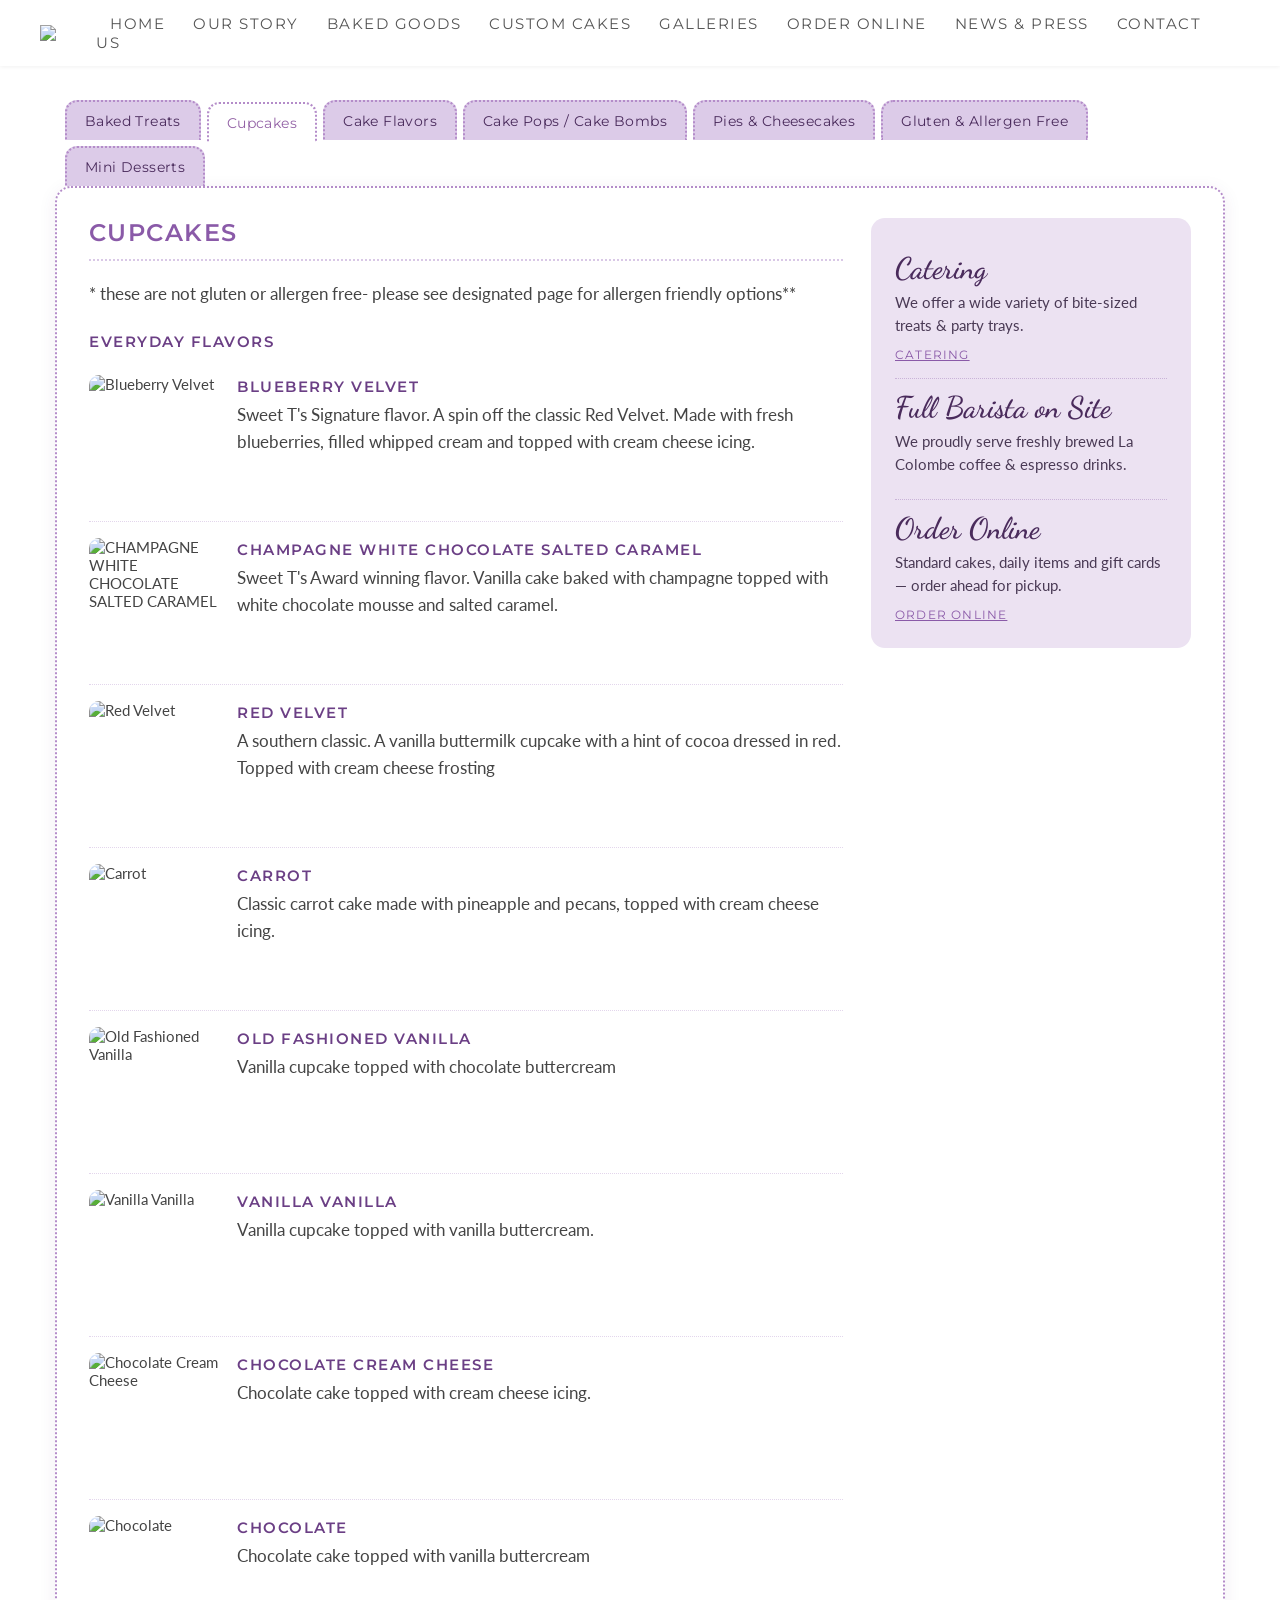
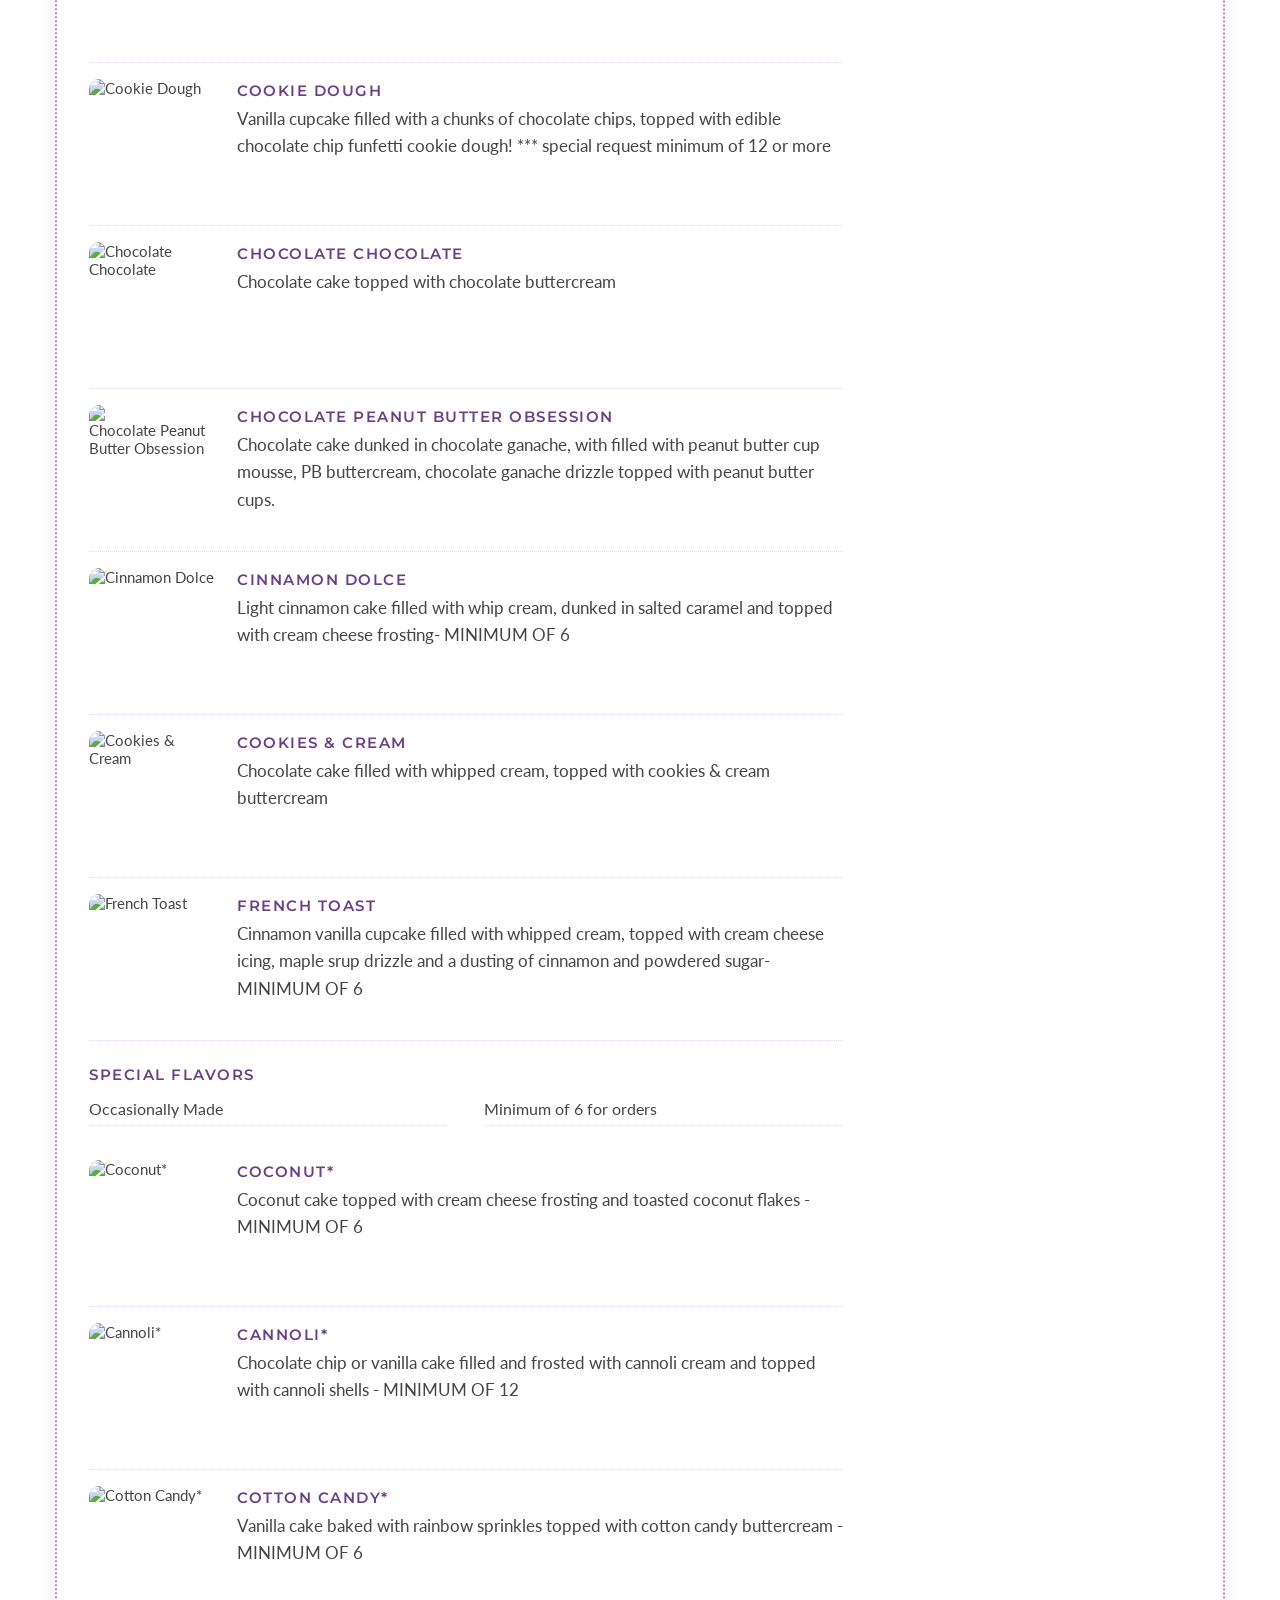
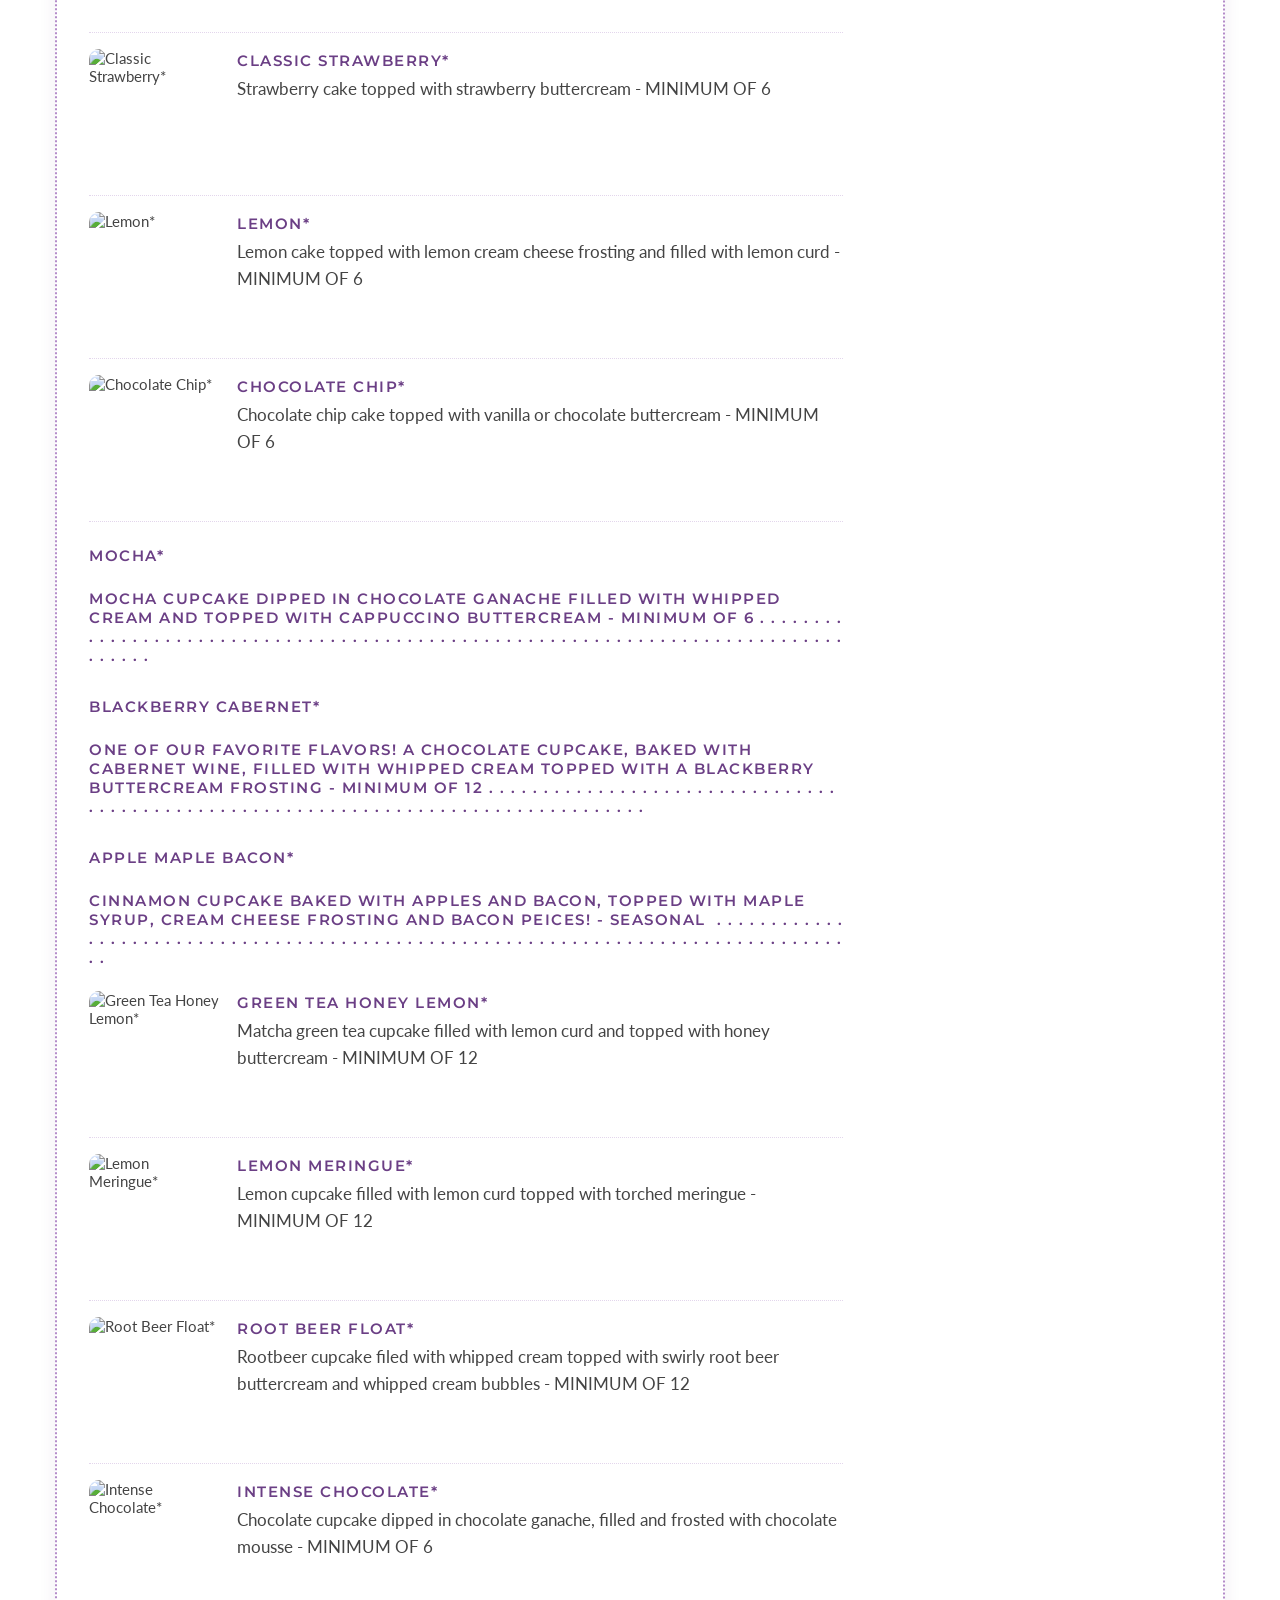
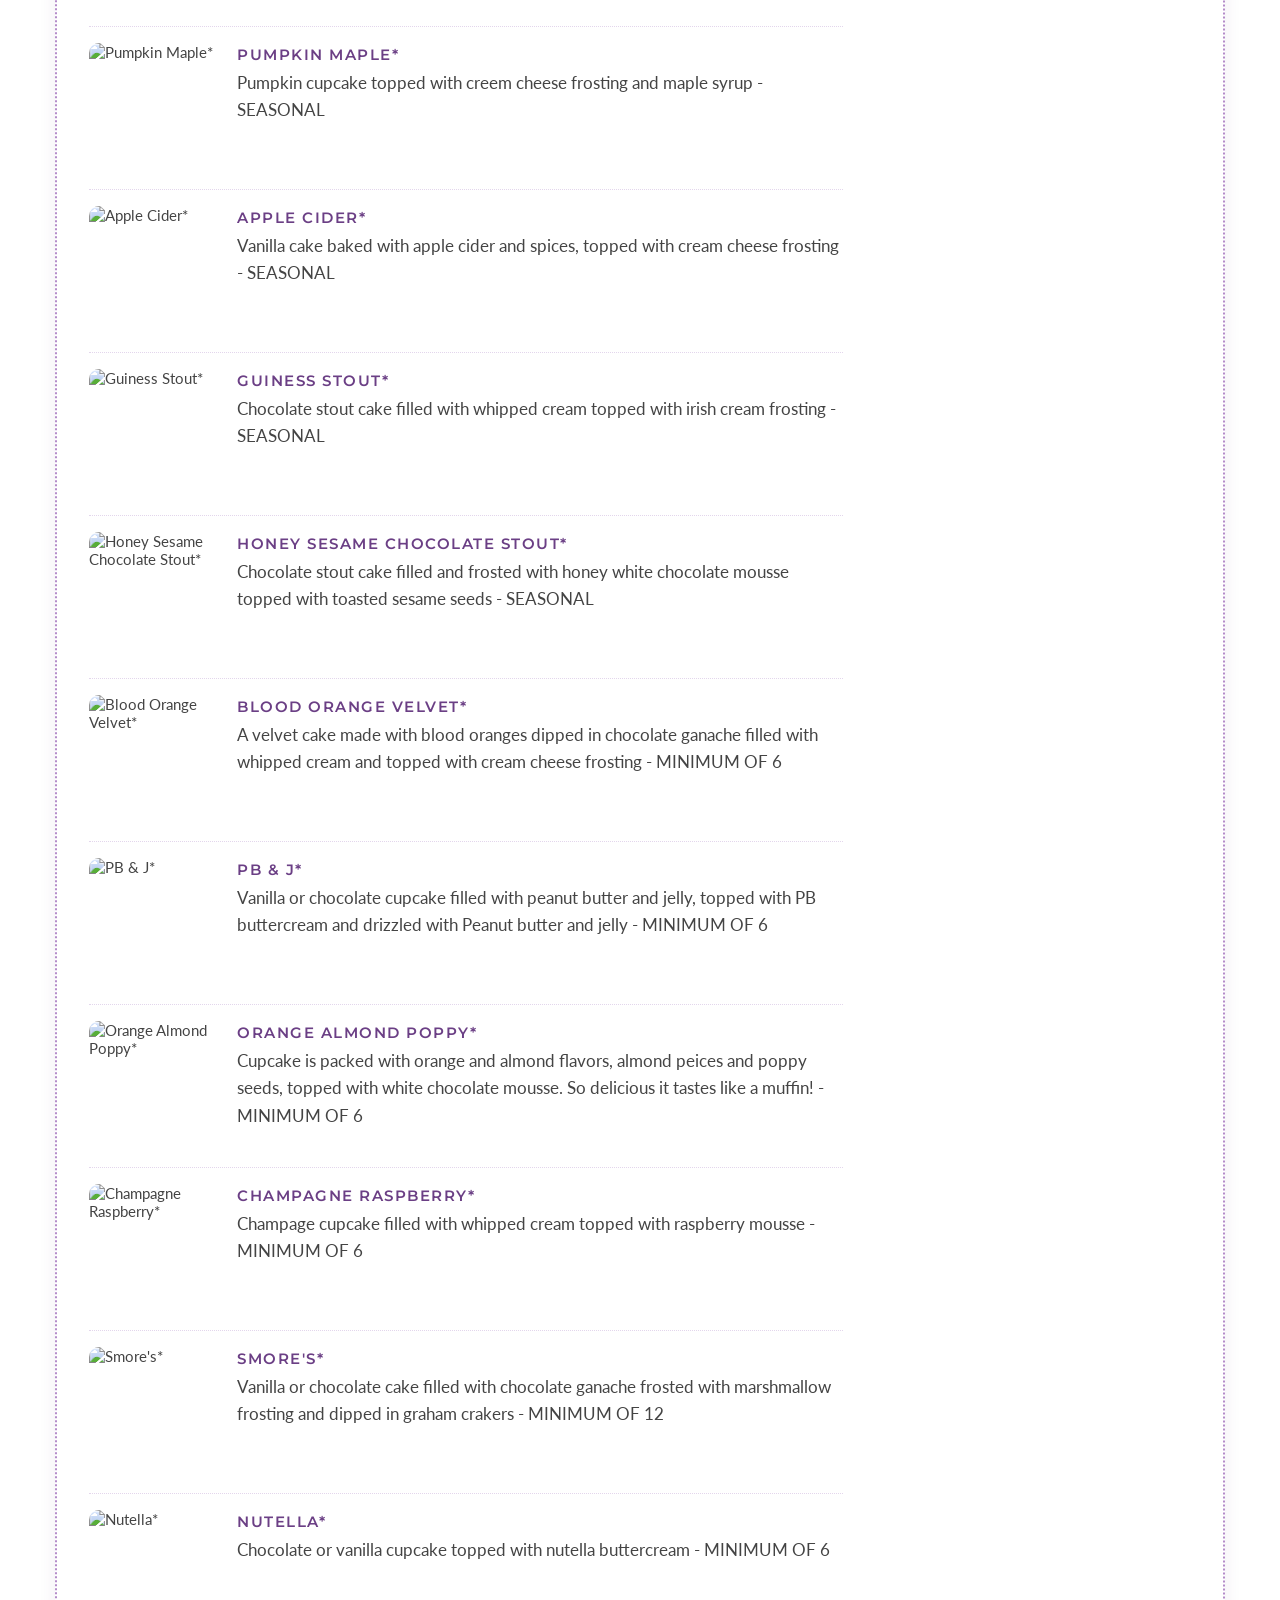
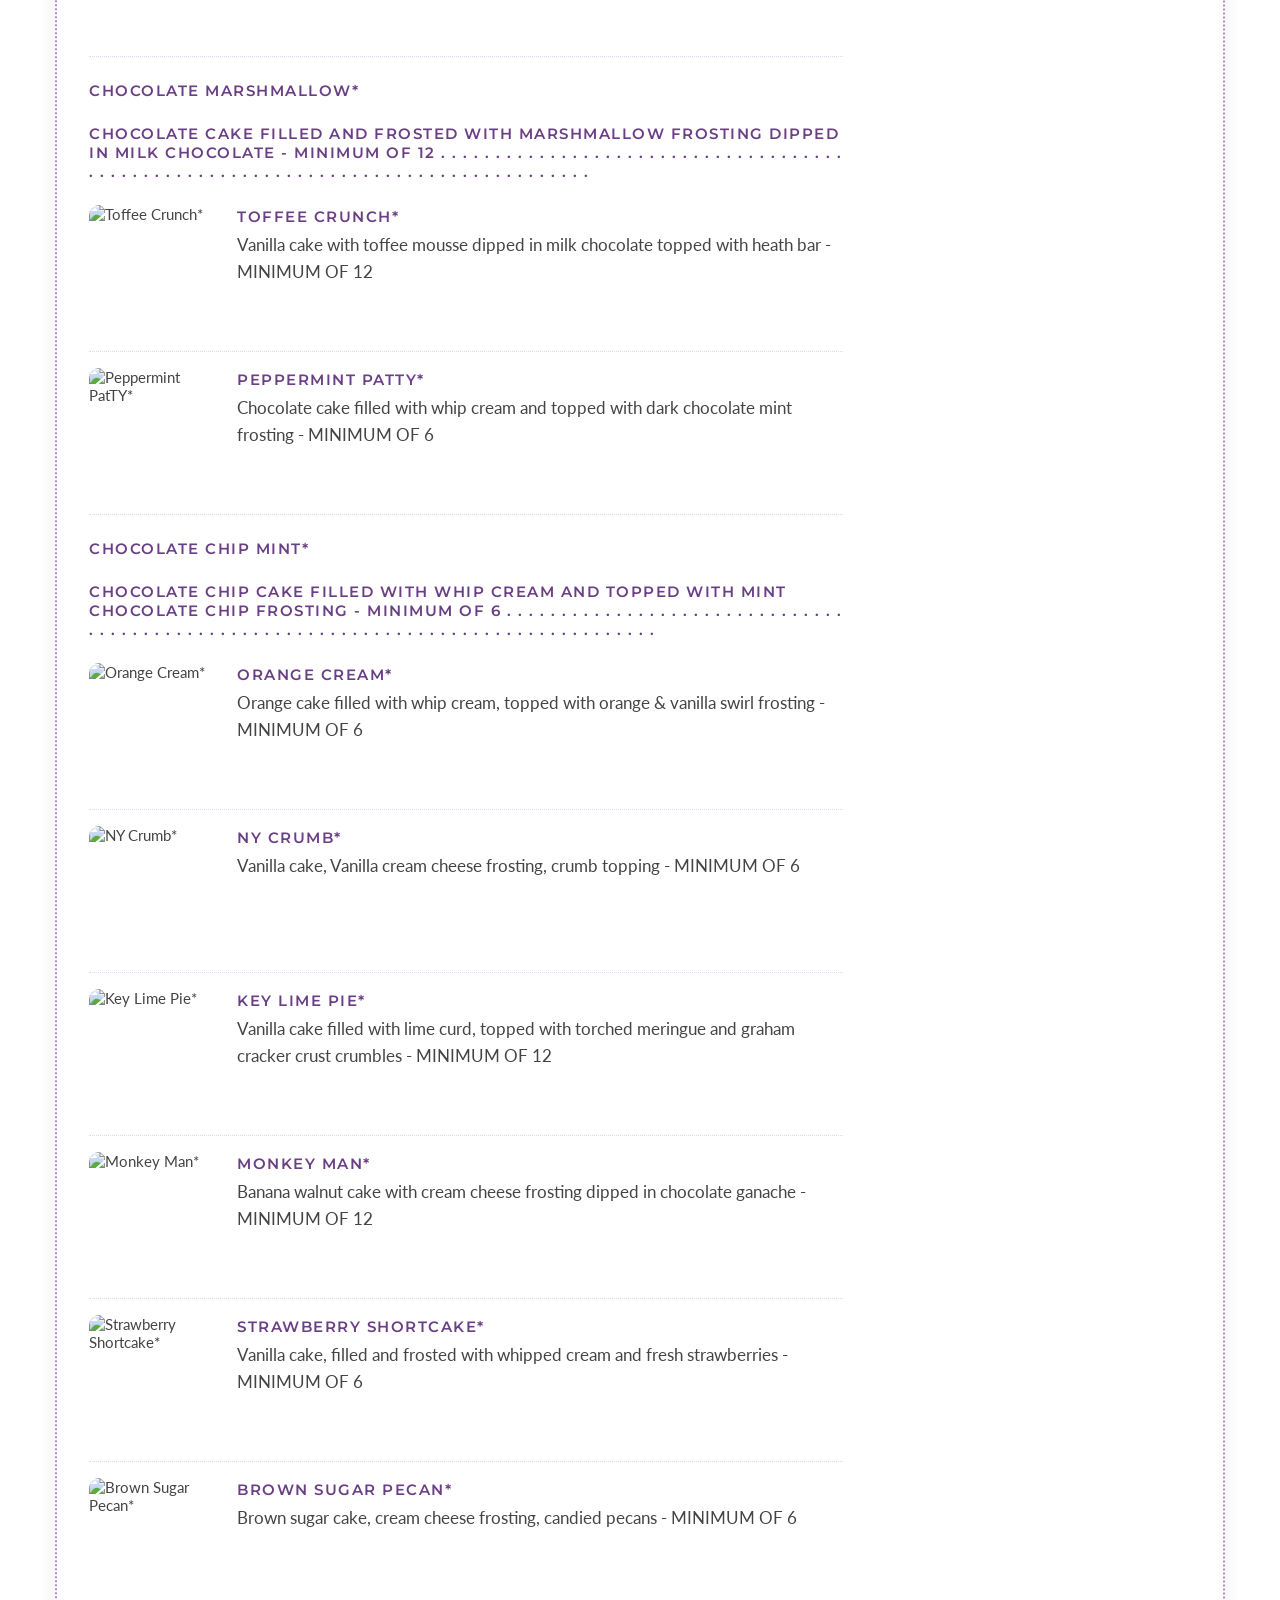
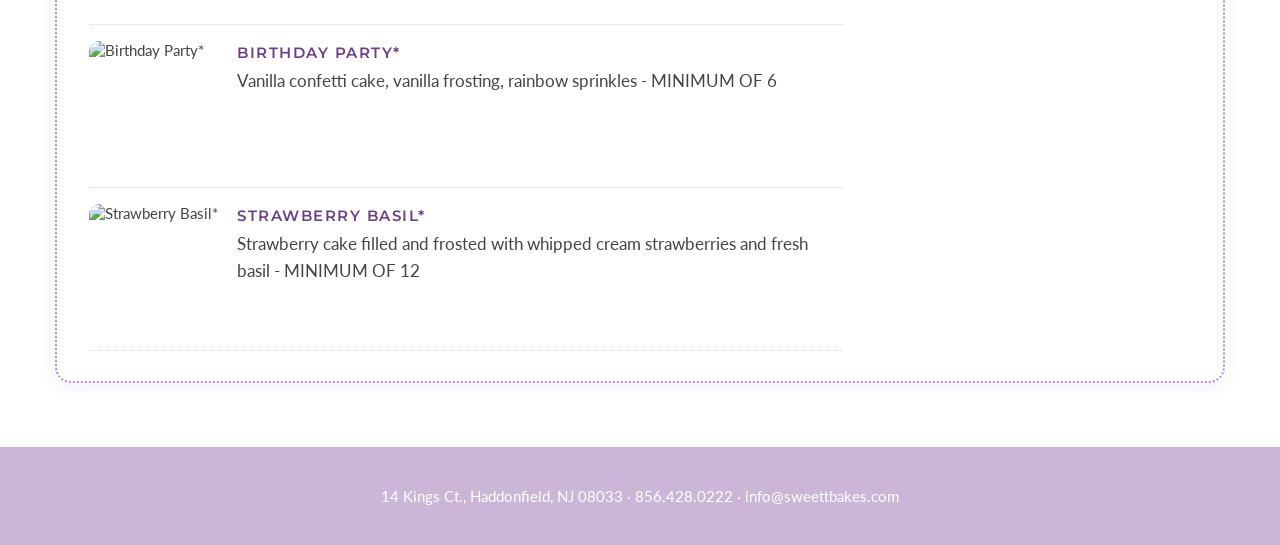
==== commit 5df4e66d: "rebuild v2: flavor rows, pricing, both image dirs" ====
--- a/s/mock/cupcakes.html
+++ b/s/mock/cupcakes.html
@@ -108,4 +108,4 @@
 .wpcf7 input[type=text],.wpcf7 input[type=email],.wpcf7 input[type=tel],.wpcf7 input[type=date],.wpcf7 input[type=number],.wpcf7 textarea,.wpcf7 select{width:100%;border:1px solid #d9c8e6;border-radius:10px;padding:10px 12px;font-size:15px}
 .wpcf7 .wpcf7-submit{background:#9362a6;color:#fff;border:0;border-radius:999px;padding:13px 28px;font-family:Montserrat,sans-serif;font-weight:600;letter-spacing:.08em;text-transform:uppercase;margin-top:16px;cursor:pointer}
 @media(max-width:900px){.stb-cols{grid-template-columns:1fr}.stb-grid{grid-template-columns:repeat(2,1fr)}.stb-gallery{grid-template-columns:repeat(2,1fr)}.stb-main ul.flavors{columns:1}.stb-panel{padding:22px 18px}.stb-tabs a{padding:9px 12px;font-size:12.5px}}
-</style><link href="https://fonts.googleapis.com/css2?family=Dancing+Script:wght@600&display=swap" rel="stylesheet"></head><body class="page"><div id="header"><div class="container"><img src="https://sweettsbakeshop.mobi/wp-content/uploads/2016/05/logo2.png"><nav><a>Home</a><a>Our Story</a><a>Baked Goods</a><a>Custom Cakes</a><a>Galleries</a><a>Order Online</a><a>News &amp; Press</a><a>Contact Us</a></nav></div></div><div id="content"><div class="main-content"><div class="stb-wrap"><nav class="stb-tabs"><a href="https://sweettsbakery.com/new/baked-goods/baked-treats/">Baked Treats</a><a href="https://sweettsbakery.com/new/baked-goods/cupcakes/" class="active">Cupcakes</a><a href="https://sweettsbakery.com/new/baked-goods/cake-flavors/">Cake Flavors</a><a href="https://sweettsbakery.com/new/baked-goods/cake-pops-cake-bombs/">Cake Pops / Cake Bombs</a><a href="https://sweettsbakery.com/new/baked-goods/pies-and-cheesecakes/">Pies &amp; Cheesecakes</a><a href="https://sweettsbakery.com/new/baked-goods/gluten-and-allergen-free/">Gluten &amp; Allergen Free</a><a href="https://sweettsbakery.com/new/baked-goods/mini-desserts/">Mini Desserts</a></nav><div class="stb-panel"><div class="stb-cols"><div class="stb-main"><h1>Cupcakes</h1><p>* these are not gluten or allergen free- please see designated page for allergen friendly options**</p><h3>EVERYDAY FLAVORS</h3><div class="stb-flavor"><img src="https://www.sweettsbakery.com/assets/uploads/images/Blueberry%20Velvet%281%29.jpg" alt="Blueberry Velvet   Sweet T&#x27;s Signature flavor. A spin off the classic Red Velvet. Made with fresh blueberries, filled whipped cream and topped with cream cheese icing." loading="lazy"><div><h3>Blueberry Velvet   Sweet T&#x27;s Signature flavor. A spin off the classic Red Velvet. Made with fresh blueberries, filled whipped cream and topped with cream cheese icing.</h3><p></p></div></div><div class="stb-flavor"><img src="https://www.sweettsbakery.com/assets/uploads/images/Champagne%20White%20Choc.%281%29.jpg" alt="CHAMPAGNE WHITE CHOCOLATE SALTED CARAMEL" loading="lazy"><div><h3>CHAMPAGNE WHITE CHOCOLATE SALTED CARAMEL</h3><p>Sweet T&#x27;s Award winning flavor. Vanilla cake baked with champagne topped with white chocolate mousse and salted caramel.</p></div></div><div class="stb-flavor"><img src="https://www.sweettsbakery.com/assets/uploads/images/Red%20Velvet.jpg" alt="Red Velvet A southern classic. A vanilla buttermilk cupcake with a hint of cocoa dressed in red. Topped with cream cheese frosting" loading="lazy"><div><h3>Red Velvet A southern classic. A vanilla buttermilk cupcake with a hint of cocoa dressed in red. Topped with cream cheese frosting</h3><p></p></div></div><img class="lead" src="https://www.sweettsbakery.com/assets/uploads/images/Carrot%20Cake.jpg" alt="" loading="lazy"><h3>Carrot</h3><p>Classic carrot cake made with pineapple and pecans, topped with cream cheese icing.</p><div class="stb-flavor"><img src="https://www.sweettsbakery.com/assets/uploads/images/Old%20Fashioned%20Vanilla%281%29.jpg" alt="Old Fashioned Vanilla  Vanilla cupcake topped with chocolate buttercream" loading="lazy"><div><h3>Old Fashioned Vanilla  Vanilla cupcake topped with chocolate buttercream</h3><p></p></div></div><div class="stb-flavor"><img src="https://www.sweettsbakery.com/assets/uploads/images/Vanilla.jpg" alt="Vanilla Vanilla Vanilla cupcake topped with vanilla buttercream." loading="lazy"><div><h3>Vanilla Vanilla Vanilla cupcake topped with vanilla buttercream.</h3><p></p></div></div><div class="stb-flavor"><img src="https://www.sweettsbakery.com/assets/uploads/images/Chocolate%20Cream%20Cheese%281%29.jpg" alt=". . . . . . . . . . . . . . . . . . . . . . . . . . . . . . . . . . . . . . . . . . . . . . . . . . . . . . . . . . . . . . . . . . . . . . . . . . . . . . . . . . Chocolate Cream Cheese Chocolate cake topped with cream cheese icing." loading="lazy"><div><h3>. . . . . . . . . . . . . . . . . . . . . . . . . . . . . . . . . . . . . . . . . . . . . . . . . . . . . . . . . . . . . . . . . . . . . . . . . . . . . . . . . . Chocolate Cream Cheese Chocolate cake topped with cream cheese icing.</h3><p></p></div></div><img class="lead" src="https://www.sweettsbakery.com/assets/uploads/images/Chocolate%20%281%29.jpg" alt="" loading="lazy"><p>Chocolate  Chocolate cake topped with vanilla buttercream</p><div class="stb-flavor"><img src="https://www.sweettsbakery.com/assets/uploads/images/cookie%20dough%20cupcake.jpg" alt="Cookie Dough  Vanilla cupcake filled with a chunks of chocolate chips, topped with edible chocolate chip funfetti cookie dough! *** special request minimum of 12 or more" loading="lazy"><div><h3>Cookie Dough  Vanilla cupcake filled with a chunks of chocolate chips, topped with edible chocolate chip funfetti cookie dough! *** special request minimum of 12 or more</h3><p></p></div></div><div class="stb-flavor"><img src="https://www.sweettsbakery.com/assets/uploads/images/Choc.%20choc..jpg" alt="Chocolate Chocolate Chocolate cake topped with chocolate buttercream" loading="lazy"><div><h3>Chocolate Chocolate Chocolate cake topped with chocolate buttercream</h3><p></p></div></div><div class="stb-flavor"><img src="https://www.sweettsbakery.com/assets/uploads/images/Choc.%20PB%20Obsession.jpg" alt="Chocolate Peanut Butter Obsession Chocolate cake dunked in chocolate ganache, with filled with peanut butter cup mousse, PB buttercream, chocolate ganache drizzle topped with peanut butter cups." loading="lazy"><div><h3>Chocolate Peanut Butter Obsession Chocolate cake dunked in chocolate ganache, with filled with peanut butter cup mousse, PB buttercream, chocolate ganache drizzle topped with peanut butter cups.</h3><p></p></div></div><div class="stb-flavor"><img src="https://www.sweettsbakery.com/assets/uploads/images/Cinnamon%20Dolce.jpg" alt="Cinnamon Dolce Light cinnamon cake filled with whip cream, dunked in salted caramel and topped with cream cheese frosting- MINIMUM OF 6" loading="lazy"><div><h3>Cinnamon Dolce Light cinnamon cake filled with whip cream, dunked in salted caramel and topped with cream cheese frosting- MINIMUM OF 6</h3><p></p></div></div><div class="stb-flavor"><img src="https://www.sweettsbakery.com/assets/uploads/images/Cookies%20N%20Cream.jpg" alt="Cookies &amp; Cream Chocolate cake filled with whipped cream, topped with cookies &amp; cream buttercream" loading="lazy"><div><h3>Cookies &amp; Cream Chocolate cake filled with whipped cream, topped with cookies &amp; cream buttercream</h3><p></p></div></div><div class="stb-flavor"><img src="https://www.sweettsbakery.com/assets/uploads/images/French%20Toast.jpg" alt="French Toast Cinnamon vanilla cupcake filled with whipped cream, topped with cream cheese icing, maple srup drizzle and a dusting of cinnamon and powdered sugar- MINIMUM OF 6" loading="lazy"><div><h3>French Toast Cinnamon vanilla cupcake filled with whipped cream, topped with cream cheese icing, maple srup drizzle and a dusting of cinnamon and powdered sugar- MINIMUM OF 6</h3><p></p></div></div><h3>Special FLAVORS</h3><ul class="flavors"><li>Occasionally Made</li><li>Minimum of 6 for orders</li></ul><div class="stb-flavor"><img src="https://www.sweettsbakery.com/assets/uploads/images/Coconut.jpg" alt="Coconut* Coconut cake topped with cream cheese frosting and toasted coconut flakes -MINIMUM OF 6" loading="lazy"><div><h3>Coconut* Coconut cake topped with cream cheese frosting and toasted coconut flakes -MINIMUM OF 6</h3><p></p></div></div><div class="stb-flavor"><img src="https://www.sweettsbakery.com/assets/uploads/images/Cannoli.jpg" alt="Cannoli* Chocolate chip or vanilla cake filled and frosted with cannoli cream and topped with cannoli shells - MINIMUM OF 12" loading="lazy"><div><h3>Cannoli* Chocolate chip or vanilla cake filled and frosted with cannoli cream and topped with cannoli shells - MINIMUM OF 12</h3><p></p></div></div><div class="stb-flavor"><img src="https://www.sweettsbakery.com/assets/uploads/images/Cotton%20Candy.jpg" alt="Cotton Candy* Vanilla cake baked with rainbow sprinkles topped with cotton candy buttercream - MINIMUM OF 6" loading="lazy"><div><h3>Cotton Candy* Vanilla cake baked with rainbow sprinkles topped with cotton candy buttercream - MINIMUM OF 6</h3><p></p></div></div><div class="stb-flavor"><img src="https://www.sweettsbakery.com/assets/uploads/images/Classic%20Strawberry.jpg" alt="Classic Strawberry* Strawberry cake topped with strawberry buttercream - MINIMUM OF 6" loading="lazy"><div><h3>Classic Strawberry* Strawberry cake topped with strawberry buttercream - MINIMUM OF 6</h3><p></p></div></div><div class="stb-flavor"><img src="https://www.sweettsbakery.com/assets/uploads/images/Lemon.jpg" alt="Lemon* Lemon cake topped with lemon cream cheese frosting and filled with lemon curd - MINIMUM OF 6" loading="lazy"><div><h3>Lemon* Lemon cake topped with lemon cream cheese frosting and filled with lemon curd - MINIMUM OF 6</h3><p></p></div></div><div class="stb-flavor"><img src="https://www.sweettsbakery.com/assets/uploads/images/Choc%20Chip.jpg" alt="Chocolate Chip* Chocolate chip cake topped with vanilla or chocolate buttercream - MINIMUM OF 6" loading="lazy"><div><h3>Chocolate Chip* Chocolate chip cake topped with vanilla or chocolate buttercream - MINIMUM OF 6</h3><p></p></div></div><img class="lead" src="https://www.sweettsbakery.com/assets/uploads/images/Mocha%20Cappucino.jpg" alt="" loading="lazy"><h3>Mocha* Mocha cupcake dipped in chocolate ganache filled with whipped cream and topped with cappuccino buttercream - MINIMUM OF 6 . . . . . . . . . . . . . . . . . . . . . . . . . . . . . . . . . . . . . . . . . . . . . . . . . . . . . . . . . . . . . . . . . . . . . . . . . . . . . . . . . . .</h3><img class="lead" src="https://www.sweettsbakery.com/assets/uploads/images/blackberry%284%29.jpg" alt="" loading="lazy"><h3>Blackberry Cabernet* One of our favorite flavors! A chocolate cupcake, baked with cabernet wine, filled with whipped cream topped with a blackberry buttercream frosting - MINIMUM OF 12 . . . . . . . . . . . . . . . . . . . . . . . . . . . . . . . . . . . . . . . . . . . . . . . . . . . . . . . . . . . . . . . . . . . . . . . . . . . . . . . . . . .</h3><img class="lead" src="https://www.sweettsbakery.com/assets/uploads/images/apple-maple-bacon%281%29.jpg" alt="" loading="lazy"><h3>Apple Maple Bacon* Cinnamon cupcake baked with apples and bacon, topped with maple syrup, cream cheese frosting and bacon peices! - SEASONAL  . . . . . . . . . . . . . . . . . . . . . . . . . . . . . . . . . . . . . . . . . . . . . . . . . . . . . . . . . . . . . . . . . . . . . . . . . . . . . . . . . . .</h3><div class="stb-flavor"><img src="https://www.sweettsbakery.com/assets/uploads/images/Green%20Tea%20Honey%20Lemon.jpg" alt="Green Tea Honey Lemon* Matcha green tea cupcake filled with lemon curd and topped with honey buttercream - MINIMUM OF 12" loading="lazy"><div><h3>Green Tea Honey Lemon* Matcha green tea cupcake filled with lemon curd and topped with honey buttercream - MINIMUM OF 12</h3><p></p></div></div><div class="stb-flavor"><img src="https://www.sweettsbakery.com/assets/uploads/images/Lemon.jpg" alt="Lemon Meringue* Lemon cupcake filled with lemon curd topped with torched meringue - MINIMUM OF 12" loading="lazy"><div><h3>Lemon Meringue* Lemon cupcake filled with lemon curd topped with torched meringue - MINIMUM OF 12</h3><p></p></div></div><div class="stb-flavor"><img src="https://www.sweettsbakery.com/assets/uploads/images/Rootbeer%20Float.jpg" alt="Root Beer Float* Rootbeer cupcake filed with whipped cream topped with swirly root beer buttercream and whipped cream bubbles - MINIMUM OF 12" loading="lazy"><div><h3>Root Beer Float* Rootbeer cupcake filed with whipped cream topped with swirly root beer buttercream and whipped cream bubbles - MINIMUM OF 12</h3><p></p></div></div><div class="stb-flavor"><img src="https://www.sweettsbakery.com/assets/uploads/images/Intense%20Chocolate.jpg" alt="Intense Chocolate* Chocolate cupcake dipped in chocolate ganache, filled and frosted with chocolate mousse - MINIMUM OF 6" loading="lazy"><div><h3>Intense Chocolate* Chocolate cupcake dipped in chocolate ganache, filled and frosted with chocolate mousse - MINIMUM OF 6</h3><p></p></div></div><div class="stb-flavor"><img src="https://www.sweettsbakery.com/assets/uploads/images/Pumpkin%20Maple.jpg" alt="Pumpkin Maple* Pumpkin cupcake topped with creem cheese frosting and maple syrup - SEASONAL" loading="lazy"><div><h3>Pumpkin Maple* Pumpkin cupcake topped with creem cheese frosting and maple syrup - SEASONAL</h3><p></p></div></div><div class="stb-flavor"><img src="https://www.sweettsbakery.com/assets/uploads/images/applecidar.jpg" alt="Apple Cider* Vanilla cake baked with apple cider and spices, topped with cream cheese frosting - SEASONAL" loading="lazy"><div><h3>Apple Cider* Vanilla cake baked with apple cider and spices, topped with cream cheese frosting - SEASONAL</h3><p></p></div></div><div class="stb-flavor"><img src="https://www.sweettsbakery.com/assets/uploads/images/Guiness%20Stoudt.jpg" alt="Guiness Stout* Chocolate stout cake filled with whipped cream topped with irish cream frosting - SEASONAL" loading="lazy"><div><h3>Guiness Stout* Chocolate stout cake filled with whipped cream topped with irish cream frosting - SEASONAL</h3><p></p></div></div><div class="stb-flavor"><img src="https://www.sweettsbakery.com/assets/uploads/images/honeysesame.jpg" alt="Honey Sesame Chocolate Stout* Chocolate stout cake filled and frosted with honey white chocolate mousse topped with toasted sesame seeds - SEASONAL" loading="lazy"><div><h3>Honey Sesame Chocolate Stout* Chocolate stout cake filled and frosted with honey white chocolate mousse topped with toasted sesame seeds - SEASONAL</h3><p></p></div></div><div class="stb-flavor"><img src="https://www.sweettsbakery.com/assets/uploads/images/Blood%20Orange%20Velvet.jpg" alt="Blood Orange Velvet* A velvet cake made with blood oranges dipped in chocolate ganache filled with whipped cream and topped with cream cheese frosting - MINIMUM OF 6" loading="lazy"><div><h3>Blood Orange Velvet* A velvet cake made with blood oranges dipped in chocolate ganache filled with whipped cream and topped with cream cheese frosting - MINIMUM OF 6</h3><p></p></div></div><div class="stb-flavor"><img src="https://www.sweettsbakery.com/assets/uploads/images/PB%20%26%20J.jpg" alt="PB &amp; J* Vanilla or chocolate cupcake filled with peanut butter and jelly, topped with PB buttercream and drizzled with Peanut butter and jelly - MINIMUM OF 6" loading="lazy"><div><h3>PB &amp; J* Vanilla or chocolate cupcake filled with peanut butter and jelly, topped with PB buttercream and drizzled with Peanut butter and jelly - MINIMUM OF 6</h3><p></p></div></div><div class="stb-flavor"><img src="https://www.sweettsbakery.com/assets/uploads/images/Orange%20Almond%20Poppy.jpg" alt="Orange Almond Poppy* Cupcake is packed with orange and almond flavors, almond peices and poppy seeds, topped with white chocolate mousse. So delicious it tastes like a muffin! - MINIMUM OF 6" loading="lazy"><div><h3>Orange Almond Poppy* Cupcake is packed with orange and almond flavors, almond peices and poppy seeds, topped with white chocolate mousse. So delicious it tastes like a muffin! - MINIMUM OF 6</h3><p></p></div></div><div class="stb-flavor"><img src="https://www.sweettsbakery.com/assets/uploads/images/Champagne%20Rasp.jpg" alt="Champagne Raspberry* Champage cupcake filled with whipped cream topped with raspberry mousse - MINIMUM OF 6" loading="lazy"><div><h3>Champagne Raspberry* Champage cupcake filled with whipped cream topped with raspberry mousse - MINIMUM OF 6</h3><p></p></div></div><div class="stb-flavor"><img src="https://www.sweettsbakery.com/assets/uploads/images/Smore%5C%27s.jpg" alt="Smore&#x27;s* Vanilla or chocolate cake filled with chocolate ganache frosted with marshmallow frosting and dipped in graham crakers - MINIMUM OF 12" loading="lazy"><div><h3>Smore&#x27;s* Vanilla or chocolate cake filled with chocolate ganache frosted with marshmallow frosting and dipped in graham crakers - MINIMUM OF 12</h3><p></p></div></div><div class="stb-flavor"><img src="https://www.sweettsbakery.com/assets/uploads/images/Nutella.jpg" alt="Nutella*  Chocolate or vanilla cupcake topped with nutella buttercream - MINIMUM OF 6" loading="lazy"><div><h3>Nutella*  Chocolate or vanilla cupcake topped with nutella buttercream - MINIMUM OF 6</h3><p></p></div></div><img class="lead" src="https://www.sweettsbakery.com/assets/uploads/images/Chocolate%20Marshmallow.jpg" alt="" loading="lazy"><h3>Chocolate Marshmallow* Chocolate cake filled and frosted with marshmallow frosting dipped in milk chocolate - MINIMUM OF 12 . . . . . . . . . . . . . . . . . . . . . . . . . . . . . . . . . . . . . . . . . . . . . . . . . . . . . . . . . . . . . . . . . . . . . . . . . . . . . . . . . . .</h3><div class="stb-flavor"><img src="https://www.sweettsbakery.com/assets/uploads/images/Toffee%20Crunch.jpg" alt="Toffee Crunch* Vanilla cake with toffee mousse dipped in milk chocolate topped with heath bar - MINIMUM OF 12" loading="lazy"><div><h3>Toffee Crunch* Vanilla cake with toffee mousse dipped in milk chocolate topped with heath bar - MINIMUM OF 12</h3><p></p></div></div><div class="stb-flavor"><img src="https://www.sweettsbakery.com/assets/uploads/images/Chocolate%20Mint.jpg" alt="Peppermint PatTY* Chocolate cake filled with whip cream and topped with dark chocolate mint frosting - MINIMUM OF 6" loading="lazy"><div><h3>Peppermint PatTY* Chocolate cake filled with whip cream and topped with dark chocolate mint frosting - MINIMUM OF 6</h3><p></p></div></div><img class="lead" src="https://www.sweettsbakery.com/assets/uploads/images/choc-chip-mint.jpg" alt="" loading="lazy"><h3>Chocolate Chip Mint* Chocolate chip cake filled with whip cream and topped with mint chocolate chip frosting - MINIMUM OF 6 . . . . . . . . . . . . . . . . . . . . . . . . . . . . . . . . . . . . . . . . . . . . . . . . . . . . . . . . . . . . . . . . . . . . . . . . . . . . . . . . . . .</h3><div class="stb-flavor"><img src="https://www.sweettsbakery.com/assets/uploads/images/orange-cream.jpg" alt="Orange Cream* Orange cake filled with whip cream, topped with orange &amp; vanilla swirl frosting - MINIMUM OF 6" loading="lazy"><div><h3>Orange Cream* Orange cake filled with whip cream, topped with orange &amp; vanilla swirl frosting - MINIMUM OF 6</h3><p></p></div></div><div class="stb-flavor"><img src="https://www.sweettsbakery.com/assets/uploads/images/NY%20Crumb.jpg" alt="NY Crumb* Vanilla cake, Vanilla cream cheese frosting, crumb topping - MINIMUM OF 6" loading="lazy"><div><h3>NY Crumb* Vanilla cake, Vanilla cream cheese frosting, crumb topping - MINIMUM OF 6</h3><p></p></div></div><div class="stb-flavor"><img src="https://www.sweettsbakery.com/assets/uploads/images/Key%20Lime%20Pie.jpg" alt="Key Lime Pie* Vanilla cake filled with lime curd, topped with torched meringue and graham cracker crust crumbles - MINIMUM OF 12" loading="lazy"><div><h3>Key Lime Pie* Vanilla cake filled with lime curd, topped with torched meringue and graham cracker crust crumbles - MINIMUM OF 12</h3><p></p></div></div><div class="stb-flavor"><img src="https://www.sweettsbakery.com/assets/uploads/images/Monkey%20Man.jpg" alt="Monkey Man* Banana walnut cake with cream cheese frosting dipped in chocolate ganache - MINIMUM OF 12" loading="lazy"><div><h3>Monkey Man* Banana walnut cake with cream cheese frosting dipped in chocolate ganache - MINIMUM OF 12</h3><p></p></div></div><div class="stb-flavor"><img src="https://www.sweettsbakery.com/assets/uploads/images/Strawberry%20Shortcake.jpg" alt="Strawberry Shortcake* Vanilla cake, filled and frosted with whipped cream and fresh strawberries - MINIMUM OF 6" loading="lazy"><div><h3>Strawberry Shortcake* Vanilla cake, filled and frosted with whipped cream and fresh strawberries - MINIMUM OF 6</h3><p></p></div></div><div class="stb-flavor"><img src="https://www.sweettsbakery.com/assets/uploads/images/Brown%20Sugar%20Pecan.jpg" alt="Brown Sugar Pecan* Brown sugar cake, cream cheese frosting, candied pecans - MINIMUM OF 6" loading="lazy"><div><h3>Brown Sugar Pecan* Brown sugar cake, cream cheese frosting, candied pecans - MINIMUM OF 6</h3><p></p></div></div><div class="stb-flavor"><img src="https://www.sweettsbakery.com/assets/uploads/images/birthday.jpg" alt="Birthday Party* Vanilla confetti cake, vanilla frosting, rainbow sprinkles - MINIMUM OF 6" loading="lazy"><div><h3>Birthday Party* Vanilla confetti cake, vanilla frosting, rainbow sprinkles - MINIMUM OF 6</h3><p></p></div></div><div class="stb-flavor"><img src="https://www.sweettsbakery.com/assets/uploads/images/straw%281%29.jpg" alt="Strawberry Basil* Strawberry cake filled and frosted with whipped cream strawberries and fresh basil - MINIMUM OF 12" loading="lazy"><div><h3>Strawberry Basil* Strawberry cake filled and frosted with whipped cream strawberries and fresh basil - MINIMUM OF 12</h3><p></p></div></div></div><aside class="stb-side"><div class="item"><h4>Catering</h4><p>We offer a wide variety of bite-sized treats &amp; party trays.</p><a class="link" href="https://sweettsbakery.com/new/order/">CATERING</a></div><div class="item"><h4>Full Barista on Site</h4><p>We proudly serve freshly brewed La Colombe coffee &amp; espresso drinks.</p></div><div class="item"><h4>Order Online</h4><p>Standard cakes, daily items and gift cards — order ahead for pickup.</p><a class="link" href="https://sweettsbakery.com/new/store/">ORDER ONLINE</a></div></aside></div></div></div></div></div><div id="footer">14 Kings Ct., Haddonfield, NJ 08033 · 856.428.0222 · info@sweettbakes.com</div></body></html>+</style><link href="https://fonts.googleapis.com/css2?family=Dancing+Script:wght@600&display=swap" rel="stylesheet"></head><body class="page"><div id="header"><div class="container"><img src="https://sweettsbakeshop.mobi/wp-content/uploads/2016/05/logo2.png"><nav><a>Home</a><a>Our Story</a><a>Baked Goods</a><a>Custom Cakes</a><a>Galleries</a><a>Order Online</a><a>News &amp; Press</a><a>Contact Us</a></nav></div></div><div id="content"><div class="main-content"><div class="stb-wrap"><nav class="stb-tabs"><a href="https://sweettsbakery.com/new/baked-goods/baked-treats/">Baked Treats</a><a href="https://sweettsbakery.com/new/baked-goods/cupcakes/" class="active">Cupcakes</a><a href="https://sweettsbakery.com/new/baked-goods/cake-flavors/">Cake Flavors</a><a href="https://sweettsbakery.com/new/baked-goods/cake-pops-cake-bombs/">Cake Pops / Cake Bombs</a><a href="https://sweettsbakery.com/new/baked-goods/pies-and-cheesecakes/">Pies &amp; Cheesecakes</a><a href="https://sweettsbakery.com/new/baked-goods/gluten-and-allergen-free/">Gluten &amp; Allergen Free</a><a href="https://sweettsbakery.com/new/baked-goods/mini-desserts/">Mini Desserts</a></nav><div class="stb-panel"><div class="stb-cols"><div class="stb-main"><h1>Cupcakes</h1><p>* these are not gluten or allergen free- please see designated page for allergen friendly options**</p><h3>EVERYDAY FLAVORS</h3><div class="stb-flavor"><img src="https://www.sweettsbakery.com/assets/images/uploads/images/Blueberry%20Velvet%281%29.jpg" alt="Blueberry Velvet" loading="lazy"><div><h3>Blueberry Velvet</h3><p>Sweet T&#x27;s Signature flavor. A spin off the classic Red Velvet. Made with fresh blueberries, filled whipped cream and topped with cream cheese icing.</p></div></div><div class="stb-flavor"><img src="https://www.sweettsbakery.com/assets/images/uploads/images/Champagne%20White%20Choc.%281%29.jpg" alt="CHAMPAGNE WHITE CHOCOLATE SALTED CARAMEL" loading="lazy"><div><h3>CHAMPAGNE WHITE CHOCOLATE SALTED CARAMEL</h3><p>Sweet T&#x27;s Award winning flavor. Vanilla cake baked with champagne topped with white chocolate mousse and salted caramel.</p></div></div><div class="stb-flavor"><img src="https://www.sweettsbakery.com/assets/images/uploads/images/Red%20Velvet.jpg" alt="Red Velvet" loading="lazy"><div><h3>Red Velvet</h3><p>A southern classic. A vanilla buttermilk cupcake with a hint of cocoa dressed in red. Topped with cream cheese frosting</p></div></div><div class="stb-flavor"><img src="https://www.sweettsbakery.com/assets/images/uploads/images/Carrot%20Cake.jpg" alt="Carrot" loading="lazy"><div><h3>Carrot</h3><p>Classic carrot cake made with pineapple and pecans, topped with cream cheese icing.</p></div></div><div class="stb-flavor"><img src="https://www.sweettsbakery.com/assets/images/uploads/images/Old%20Fashioned%20Vanilla%281%29.jpg" alt="Old Fashioned Vanilla" loading="lazy"><div><h3>Old Fashioned Vanilla</h3><p>Vanilla cupcake topped with chocolate buttercream</p></div></div><div class="stb-flavor"><img src="https://www.sweettsbakery.com/assets/images/uploads/images/Vanilla.jpg" alt="Vanilla Vanilla" loading="lazy"><div><h3>Vanilla Vanilla</h3><p>Vanilla cupcake topped with vanilla buttercream.</p></div></div><div class="stb-flavor"><img src="https://www.sweettsbakery.com/assets/images/uploads/images/Chocolate%20Cream%20Cheese%281%29.jpg" alt="Chocolate Cream Cheese" loading="lazy"><div><h3>Chocolate Cream Cheese</h3><p>Chocolate cake topped with cream cheese icing.</p></div></div><div class="stb-flavor"><img src="https://www.sweettsbakery.com/assets/images/uploads/images/Chocolate%20%281%29.jpg" alt="Chocolate" loading="lazy"><div><h3>Chocolate</h3><p>Chocolate cake topped with vanilla buttercream</p></div></div><div class="stb-flavor"><img src="https://www.sweettsbakery.com/assets/images/uploads/images/cookie%20dough%20cupcake.jpg" alt="Cookie Dough" loading="lazy"><div><h3>Cookie Dough</h3><p>Vanilla cupcake filled with a chunks of chocolate chips, topped with edible chocolate chip funfetti cookie dough! *** special request minimum of 12 or more</p></div></div><div class="stb-flavor"><img src="https://www.sweettsbakery.com/assets/images/uploads/images/Choc.%20choc..jpg" alt="Chocolate Chocolate" loading="lazy"><div><h3>Chocolate Chocolate</h3><p>Chocolate cake topped with chocolate buttercream</p></div></div><div class="stb-flavor"><img src="https://www.sweettsbakery.com/assets/images/uploads/images/Choc.%20PB%20Obsession.jpg" alt="Chocolate Peanut Butter Obsession" loading="lazy"><div><h3>Chocolate Peanut Butter Obsession</h3><p>Chocolate cake dunked in chocolate ganache, with filled with peanut butter cup mousse, PB buttercream, chocolate ganache drizzle topped with peanut butter cups.</p></div></div><div class="stb-flavor"><img src="https://www.sweettsbakery.com/assets/images/uploads/images/Cinnamon%20Dolce.jpg" alt="Cinnamon Dolce" loading="lazy"><div><h3>Cinnamon Dolce</h3><p>Light cinnamon cake filled with whip cream, dunked in salted caramel and topped with cream cheese frosting- MINIMUM OF 6</p></div></div><div class="stb-flavor"><img src="https://www.sweettsbakery.com/assets/images/uploads/images/Cookies%20N%20Cream.jpg" alt="Cookies &amp; Cream" loading="lazy"><div><h3>Cookies &amp; Cream</h3><p>Chocolate cake filled with whipped cream, topped with cookies &amp; cream buttercream</p></div></div><div class="stb-flavor"><img src="https://www.sweettsbakery.com/assets/images/uploads/images/French%20Toast.jpg" alt="French Toast" loading="lazy"><div><h3>French Toast</h3><p>Cinnamon vanilla cupcake filled with whipped cream, topped with cream cheese icing, maple srup drizzle and a dusting of cinnamon and powdered sugar- MINIMUM OF 6</p></div></div><h3>Special FLAVORS</h3><ul class="flavors"><li>Occasionally Made</li><li>Minimum of 6 for orders</li></ul><div class="stb-flavor"><img src="https://www.sweettsbakery.com/assets/images/uploads/images/Coconut.jpg" alt="Coconut*" loading="lazy"><div><h3>Coconut*</h3><p>Coconut cake topped with cream cheese frosting and toasted coconut flakes -MINIMUM OF 6</p></div></div><div class="stb-flavor"><img src="https://www.sweettsbakery.com/assets/images/uploads/images/Cannoli.jpg" alt="Cannoli*" loading="lazy"><div><h3>Cannoli*</h3><p>Chocolate chip or vanilla cake filled and frosted with cannoli cream and topped with cannoli shells - MINIMUM OF 12</p></div></div><div class="stb-flavor"><img src="https://www.sweettsbakery.com/assets/images/uploads/images/Cotton%20Candy.jpg" alt="Cotton Candy*" loading="lazy"><div><h3>Cotton Candy*</h3><p>Vanilla cake baked with rainbow sprinkles topped with cotton candy buttercream - MINIMUM OF 6</p></div></div><div class="stb-flavor"><img src="https://www.sweettsbakery.com/assets/images/uploads/images/Classic%20Strawberry.jpg" alt="Classic Strawberry*" loading="lazy"><div><h3>Classic Strawberry*</h3><p>Strawberry cake topped with strawberry buttercream - MINIMUM OF 6</p></div></div><div class="stb-flavor"><img src="https://www.sweettsbakery.com/assets/images/uploads/images/Lemon.jpg" alt="Lemon*" loading="lazy"><div><h3>Lemon*</h3><p>Lemon cake topped with lemon cream cheese frosting and filled with lemon curd - MINIMUM OF 6</p></div></div><div class="stb-flavor"><img src="https://www.sweettsbakery.com/assets/images/uploads/images/Choc%20Chip.jpg" alt="Chocolate Chip*" loading="lazy"><div><h3>Chocolate Chip*</h3><p>Chocolate chip cake topped with vanilla or chocolate buttercream - MINIMUM OF 6</p></div></div><img class="lead" src="https://www.sweettsbakery.com/assets/images/uploads/images/Mocha%20Cappucino.jpg" alt="" loading="lazy"><h3>Mocha*</h3><h3>Mocha cupcake dipped in chocolate ganache filled with whipped cream and topped with cappuccino buttercream - MINIMUM OF 6 . . . . . . . . . . . . . . . . . . . . . . . . . . . . . . . . . . . . . . . . . . . . . . . . . . . . . . . . . . . . . . . . . . . . . . . . . . . . . . . . . . .</h3><img class="lead" src="https://www.sweettsbakery.com/assets/images/uploads/images/blackberry%284%29.jpg" alt="" loading="lazy"><h3>Blackberry Cabernet*</h3><h3>One of our favorite flavors! A chocolate cupcake, baked with cabernet wine, filled with whipped cream topped with a blackberry buttercream frosting - MINIMUM OF 12 . . . . . . . . . . . . . . . . . . . . . . . . . . . . . . . . . . . . . . . . . . . . . . . . . . . . . . . . . . . . . . . . . . . . . . . . . . . . . . . . . . .</h3><img class="lead" src="https://www.sweettsbakery.com/assets/images/uploads/images/apple-maple-bacon%281%29.jpg" alt="" loading="lazy"><h3>Apple Maple Bacon*</h3><h3>Cinnamon cupcake baked with apples and bacon, topped with maple syrup, cream cheese frosting and bacon peices! - SEASONAL  . . . . . . . . . . . . . . . . . . . . . . . . . . . . . . . . . . . . . . . . . . . . . . . . . . . . . . . . . . . . . . . . . . . . . . . . . . . . . . . . . . .</h3><div class="stb-flavor"><img src="https://www.sweettsbakery.com/assets/images/uploads/images/Green%20Tea%20Honey%20Lemon.jpg" alt="Green Tea Honey Lemon*" loading="lazy"><div><h3>Green Tea Honey Lemon*</h3><p>Matcha green tea cupcake filled with lemon curd and topped with honey buttercream - MINIMUM OF 12</p></div></div><div class="stb-flavor"><img src="https://www.sweettsbakery.com/assets/images/uploads/images/Lemon.jpg" alt="Lemon Meringue*" loading="lazy"><div><h3>Lemon Meringue*</h3><p>Lemon cupcake filled with lemon curd topped with torched meringue - MINIMUM OF 12</p></div></div><div class="stb-flavor"><img src="https://www.sweettsbakery.com/assets/images/uploads/images/Rootbeer%20Float.jpg" alt="Root Beer Float*" loading="lazy"><div><h3>Root Beer Float*</h3><p>Rootbeer cupcake filed with whipped cream topped with swirly root beer buttercream and whipped cream bubbles - MINIMUM OF 12</p></div></div><div class="stb-flavor"><img src="https://www.sweettsbakery.com/assets/images/uploads/images/Intense%20Chocolate.jpg" alt="Intense Chocolate*" loading="lazy"><div><h3>Intense Chocolate*</h3><p>Chocolate cupcake dipped in chocolate ganache, filled and frosted with chocolate mousse - MINIMUM OF 6</p></div></div><div class="stb-flavor"><img src="https://www.sweettsbakery.com/assets/images/uploads/images/Pumpkin%20Maple.jpg" alt="Pumpkin Maple*" loading="lazy"><div><h3>Pumpkin Maple*</h3><p>Pumpkin cupcake topped with creem cheese frosting and maple syrup - SEASONAL</p></div></div><div class="stb-flavor"><img src="https://www.sweettsbakery.com/assets/images/uploads/images/applecidar.jpg" alt="Apple Cider*" loading="lazy"><div><h3>Apple Cider*</h3><p>Vanilla cake baked with apple cider and spices, topped with cream cheese frosting - SEASONAL</p></div></div><div class="stb-flavor"><img src="https://www.sweettsbakery.com/assets/images/uploads/images/Guiness%20Stoudt.jpg" alt="Guiness Stout*" loading="lazy"><div><h3>Guiness Stout*</h3><p>Chocolate stout cake filled with whipped cream topped with irish cream frosting - SEASONAL</p></div></div><div class="stb-flavor"><img src="https://www.sweettsbakery.com/assets/images/uploads/images/honeysesame.jpg" alt="Honey Sesame Chocolate Stout*" loading="lazy"><div><h3>Honey Sesame Chocolate Stout*</h3><p>Chocolate stout cake filled and frosted with honey white chocolate mousse topped with toasted sesame seeds - SEASONAL</p></div></div><div class="stb-flavor"><img src="https://www.sweettsbakery.com/assets/images/uploads/images/Blood%20Orange%20Velvet.jpg" alt="Blood Orange Velvet*" loading="lazy"><div><h3>Blood Orange Velvet*</h3><p>A velvet cake made with blood oranges dipped in chocolate ganache filled with whipped cream and topped with cream cheese frosting - MINIMUM OF 6</p></div></div><div class="stb-flavor"><img src="https://www.sweettsbakery.com/assets/images/uploads/images/PB%20%26%20J.jpg" alt="PB &amp; J*" loading="lazy"><div><h3>PB &amp; J*</h3><p>Vanilla or chocolate cupcake filled with peanut butter and jelly, topped with PB buttercream and drizzled with Peanut butter and jelly - MINIMUM OF 6</p></div></div><div class="stb-flavor"><img src="https://www.sweettsbakery.com/assets/images/uploads/images/Orange%20Almond%20Poppy.jpg" alt="Orange Almond Poppy*" loading="lazy"><div><h3>Orange Almond Poppy*</h3><p>Cupcake is packed with orange and almond flavors, almond peices and poppy seeds, topped with white chocolate mousse. So delicious it tastes like a muffin! - MINIMUM OF 6</p></div></div><div class="stb-flavor"><img src="https://www.sweettsbakery.com/assets/images/uploads/images/Champagne%20Rasp.jpg" alt="Champagne Raspberry*" loading="lazy"><div><h3>Champagne Raspberry*</h3><p>Champage cupcake filled with whipped cream topped with raspberry mousse - MINIMUM OF 6</p></div></div><div class="stb-flavor"><img src="https://www.sweettsbakery.com/assets/images/uploads/images/Smore%5C%27s.jpg" alt="Smore&#x27;s*" loading="lazy"><div><h3>Smore&#x27;s*</h3><p>Vanilla or chocolate cake filled with chocolate ganache frosted with marshmallow frosting and dipped in graham crakers - MINIMUM OF 12</p></div></div><div class="stb-flavor"><img src="https://www.sweettsbakery.com/assets/images/uploads/images/Nutella.jpg" alt="Nutella*" loading="lazy"><div><h3>Nutella*</h3><p>Chocolate or vanilla cupcake topped with nutella buttercream - MINIMUM OF 6</p></div></div><img class="lead" src="https://www.sweettsbakery.com/assets/images/uploads/images/Chocolate%20Marshmallow.jpg" alt="" loading="lazy"><h3>Chocolate Marshmallow*</h3><h3>Chocolate cake filled and frosted with marshmallow frosting dipped in milk chocolate - MINIMUM OF 12 . . . . . . . . . . . . . . . . . . . . . . . . . . . . . . . . . . . . . . . . . . . . . . . . . . . . . . . . . . . . . . . . . . . . . . . . . . . . . . . . . . .</h3><div class="stb-flavor"><img src="https://www.sweettsbakery.com/assets/images/uploads/images/Toffee%20Crunch.jpg" alt="Toffee Crunch*" loading="lazy"><div><h3>Toffee Crunch*</h3><p>Vanilla cake with toffee mousse dipped in milk chocolate topped with heath bar - MINIMUM OF 12</p></div></div><div class="stb-flavor"><img src="https://www.sweettsbakery.com/assets/images/uploads/images/Chocolate%20Mint.jpg" alt="Peppermint PatTY*" loading="lazy"><div><h3>Peppermint PatTY*</h3><p>Chocolate cake filled with whip cream and topped with dark chocolate mint frosting - MINIMUM OF 6</p></div></div><img class="lead" src="https://www.sweettsbakery.com/assets/images/uploads/images/choc-chip-mint.jpg" alt="" loading="lazy"><h3>Chocolate Chip Mint*</h3><h3>Chocolate chip cake filled with whip cream and topped with mint chocolate chip frosting - MINIMUM OF 6 . . . . . . . . . . . . . . . . . . . . . . . . . . . . . . . . . . . . . . . . . . . . . . . . . . . . . . . . . . . . . . . . . . . . . . . . . . . . . . . . . . .</h3><div class="stb-flavor"><img src="https://www.sweettsbakery.com/assets/images/uploads/images/orange-cream.jpg" alt="Orange Cream*" loading="lazy"><div><h3>Orange Cream*</h3><p>Orange cake filled with whip cream, topped with orange &amp; vanilla swirl frosting - MINIMUM OF 6</p></div></div><div class="stb-flavor"><img src="https://www.sweettsbakery.com/assets/images/uploads/images/NY%20Crumb.jpg" alt="NY Crumb*" loading="lazy"><div><h3>NY Crumb*</h3><p>Vanilla cake, Vanilla cream cheese frosting, crumb topping - MINIMUM OF 6</p></div></div><div class="stb-flavor"><img src="https://www.sweettsbakery.com/assets/images/uploads/images/Key%20Lime%20Pie.jpg" alt="Key Lime Pie*" loading="lazy"><div><h3>Key Lime Pie*</h3><p>Vanilla cake filled with lime curd, topped with torched meringue and graham cracker crust crumbles - MINIMUM OF 12</p></div></div><div class="stb-flavor"><img src="https://www.sweettsbakery.com/assets/images/uploads/images/Monkey%20Man.jpg" alt="Monkey Man*" loading="lazy"><div><h3>Monkey Man*</h3><p>Banana walnut cake with cream cheese frosting dipped in chocolate ganache - MINIMUM OF 12</p></div></div><div class="stb-flavor"><img src="https://www.sweettsbakery.com/assets/images/uploads/images/Strawberry%20Shortcake.jpg" alt="Strawberry Shortcake*" loading="lazy"><div><h3>Strawberry Shortcake*</h3><p>Vanilla cake, filled and frosted with whipped cream and fresh strawberries - MINIMUM OF 6</p></div></div><div class="stb-flavor"><img src="https://www.sweettsbakery.com/assets/images/uploads/images/Brown%20Sugar%20Pecan.jpg" alt="Brown Sugar Pecan*" loading="lazy"><div><h3>Brown Sugar Pecan*</h3><p>Brown sugar cake, cream cheese frosting, candied pecans - MINIMUM OF 6</p></div></div><div class="stb-flavor"><img src="https://www.sweettsbakery.com/assets/images/uploads/images/birthday.jpg" alt="Birthday Party*" loading="lazy"><div><h3>Birthday Party*</h3><p>Vanilla confetti cake, vanilla frosting, rainbow sprinkles - MINIMUM OF 6</p></div></div><div class="stb-flavor"><img src="https://www.sweettsbakery.com/assets/images/uploads/images/straw%281%29.jpg" alt="Strawberry Basil*" loading="lazy"><div><h3>Strawberry Basil*</h3><p>Strawberry cake filled and frosted with whipped cream strawberries and fresh basil - MINIMUM OF 12</p></div></div></div><aside class="stb-side"><div class="item"><h4>Catering</h4><p>We offer a wide variety of bite-sized treats &amp; party trays.</p><a class="link" href="https://sweettsbakery.com/new/order/">CATERING</a></div><div class="item"><h4>Full Barista on Site</h4><p>We proudly serve freshly brewed La Colombe coffee &amp; espresso drinks.</p></div><div class="item"><h4>Order Online</h4><p>Standard cakes, daily items and gift cards — order ahead for pickup.</p><a class="link" href="https://sweettsbakery.com/new/store/">ORDER ONLINE</a></div></aside></div></div></div></div></div><div id="footer">14 Kings Ct., Haddonfield, NJ 08033 · 856.428.0222 · info@sweettbakes.com</div></body></html>
